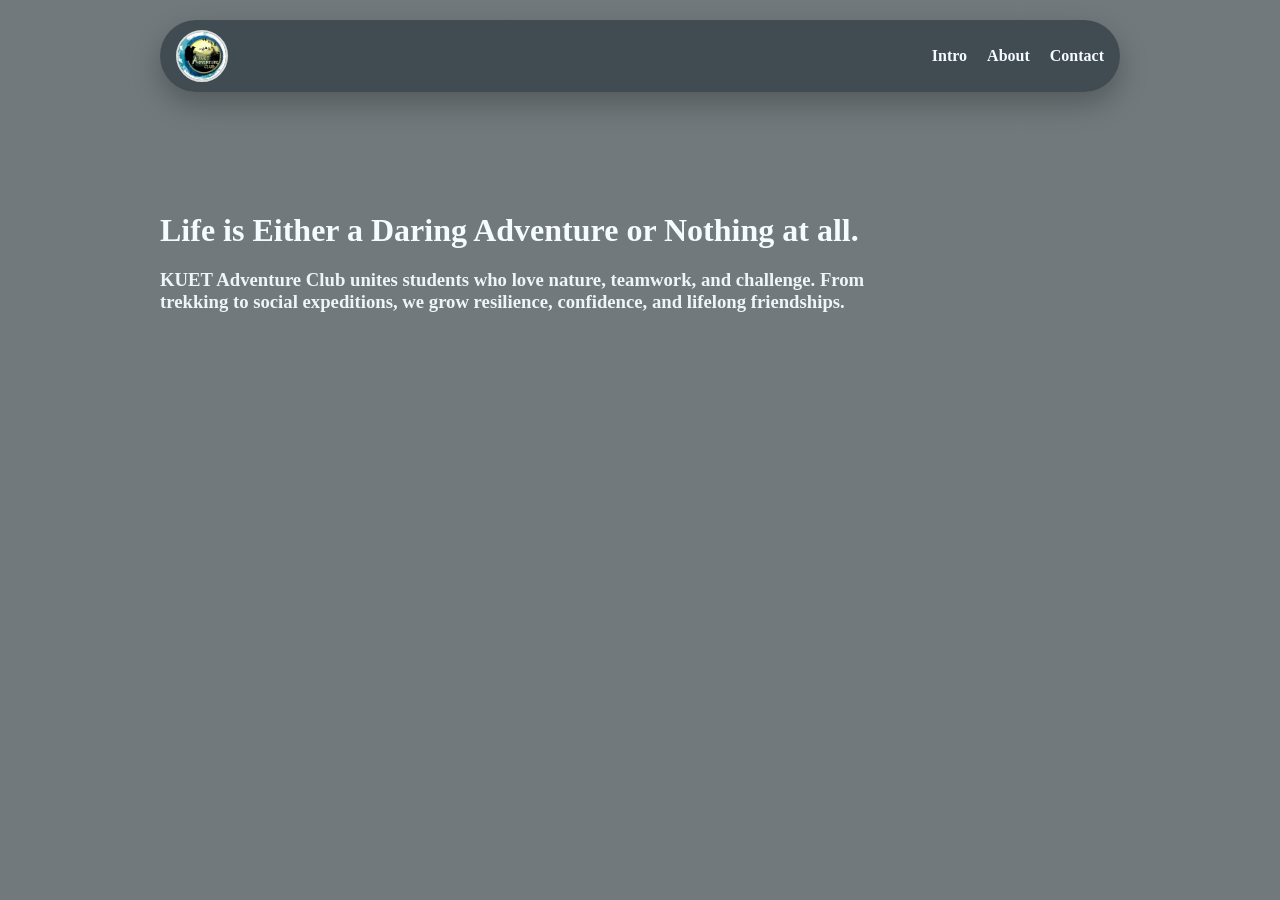
==== index.html @ db622db8 "Added hero text and images and some styling" ====
<!DOCTYPE html>
<html lang="en">
<head>
	<meta charset="utf-8">
	<meta name="viewport" content="width=device-width, initial-scale=1">
	<link rel="stylesheet" type="text/css" href="styles.css">
	<title>KUET Adventure Club</title>
</head>
<body>
	<header class="hero">
		<nav class="nav">
			<div class="nav-container">
				<img src="images/logo.jpg" alt="KUET Adventure Club logo" class="logo">
				<div class="nav-links">
					<a href="#">Intro</a>
					<a href="#">About</a>
					<a href="#">Contact</a>
				</div>
			</div>
		</nav>

		<div class="hero-content">
			<h1 class="title">Life is Either a Daring Adventure or Nothing at all.</h1>
			<h3 class="subtitle">KUET Adventure Club unites students who love nature, teamwork, and challenge. From trekking to social expeditions, we grow resilience, confidence, and lifelong friendships.</h3>
		</div>
	</header>
</body>
</html>
---- styles.css ----
* {
  box-sizing: border-box;
}

body {
  margin: 0;
  background: #f2f5f6;
}

.hero {
  min-height: 100vh;
  background-image: linear-gradient(rgba(7, 19, 24, 0.55), rgba(7, 19, 24, 0.55)), url("./images/mountain.jpg");
  background-size: cover;
  background-position: center;
  padding: 20px 0;
}

.nav {
  display: flex;
  justify-content: center;
  padding: 0 16px;
}

.nav-container {
  width: min(960px, 100%);
  display: flex;
  align-items: center;
  justify-content: space-between;
  gap: 20px;
  padding: 10px 16px;
  border-radius: 999px;
  background: rgba(16, 33, 40, 0.5);
  box-shadow: 0 12px 28px rgba(0, 0, 0, 0.25);
  backdrop-filter: blur(3px);
}

.logo {
  height: 52px;
  width: 52px;
  object-fit: cover;
  border-radius: 50%;
  border: 2px solid rgba(255, 255, 255, 0.8);
}

.nav-links {
  display: flex;
  gap: 20px;
}

.nav-links a {
  color: #f5fbff;
  text-decoration: none;
  font-weight: 600;
}

.hero-content {
  width: min(960px, 92vw);
  margin: 120px auto 0;
}

.title {
  margin: 0;
  color: #f5fbff;
}

.subtitle {
  margin-top: 20px;
  max-width: 760px;
  color: rgba(245, 251, 255, 0.95);
}
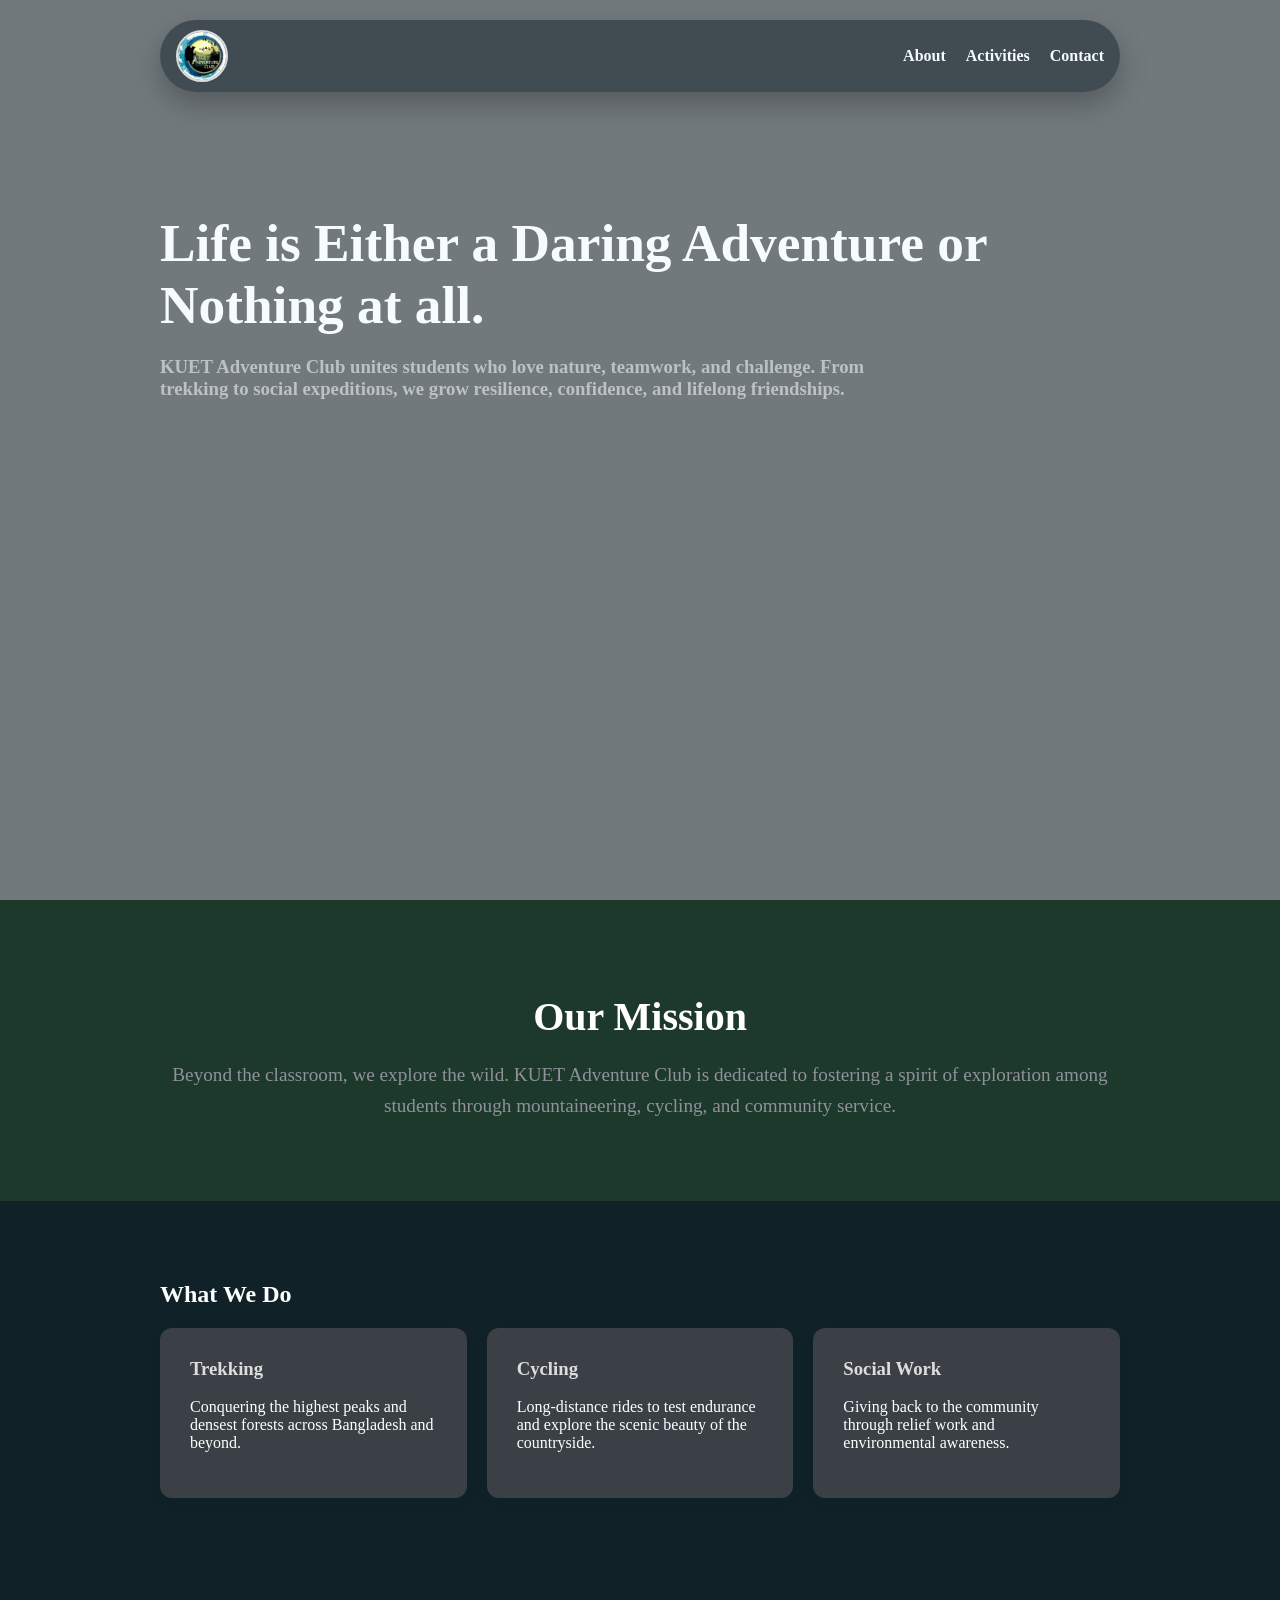
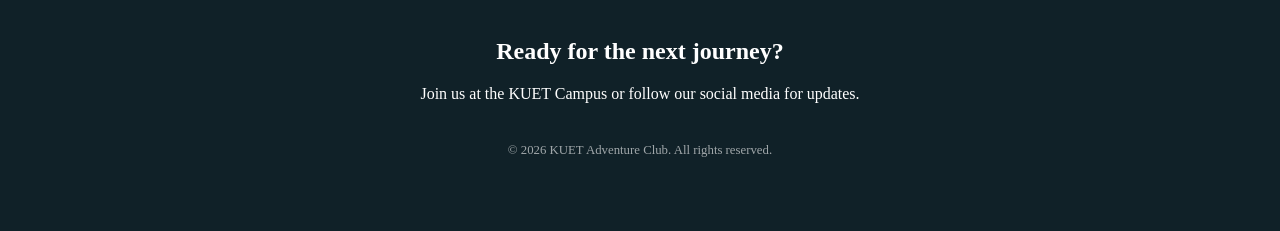
==== commit e893720d: "Added content, footer section" ====
--- a/index.html
+++ b/index.html
@@ -12,9 +12,9 @@
 			<div class="nav-container">
 				<img src="images/logo.jpg" alt="KUET Adventure Club logo" class="logo">
 				<div class="nav-links">
-					<a href="#">Intro</a>
-					<a href="#">About</a>
-					<a href="#">Contact</a>
+					<a href="#about">About</a>
+					<a href="#activities">Activities</a>
+					<a href="#contact">Contact</a>
 				</div>
 			</div>
 		</nav>
@@ -24,5 +24,40 @@
 			<h3 class="subtitle">KUET Adventure Club unites students who love nature, teamwork, and challenge. From trekking to social expeditions, we grow resilience, confidence, and lifelong friendships.</h3>
 		</div>
 	</header>
+
+	<section id="about" class="content-section">
+		<div class="container">
+			<h2>Our Mission</h2>
+			<p>Beyond the classroom, we explore the wild. KUET Adventure Club is dedicated to fostering a spirit of exploration among students through mountaineering, cycling, and community service.</p>
+		</div>
+	</section>
+
+	<section id="activities" class="cards-section">
+		<div class="container">
+			<h2>What We Do</h2>
+			<div class="grid">
+				<div class="card">
+					<h3>Trekking</h3>
+					<p>Conquering the highest peaks and densest forests across Bangladesh and beyond.</p>
+				</div>
+				<div class="card">
+					<h3>Cycling</h3>
+					<p>Long-distance rides to test endurance and explore the scenic beauty of the countryside.</p>
+				</div>
+				<div class="card">
+					<h3>Social Work</h3>
+					<p>Giving back to the community through relief work and environmental awareness.</p>
+				</div>
+			</div>
+		</div>
+	</section>
+
+	<footer id="contact" class="footer">
+		<div class="container">
+			<h2>Ready for the next journey?</h2>
+			<p>Join us at the KUET Campus or follow our social media for updates.</p>
+			<p class="copyright">&copy; 2026 KUET Adventure Club. All rights reserved.</p>
+		</div>
+	</footer>
 </body>
 </html>
--- a/styles.css
+++ b/styles.css
@@ -61,10 +61,72 @@
 .title {
   margin: 0;
   color: #f5fbff;
+  font-size: 40pt;
 }
 
 .subtitle {
   margin-top: 20px;
   max-width: 760px;
-  color: rgba(245, 251, 255, 0.95);
+  color: rgb(192 197 200 / 95%);
+}
+
+.container {
+  width: min(960px, 92vw);
+  margin: 0 auto;
+  padding: 60px 0;
+  color: white;
+}
+
+.content-section {
+  background: #1d392c;
+  color: #bababa;
+  text-align: center;
+}
+
+.content-section h2 {
+  font-size: 2.5rem;
+  margin-bottom: 20px;
+}
+
+.content-section p {
+  line-height: 1.6;
+  font-size: 1.2rem;
+  color: #8f9299;
+}
+
+.cards-section {
+  background: #102128;
+}
+
+.grid {
+  display: flex;
+  flex-wrap: wrap;
+  gap: 20px;
+  justify-content: center;
+}
+
+.card {
+  flex: 1 1 300px; 
+  
+  background: #3b4046;
+  padding: 30px;
+  border-radius: 12px;
+  box-shadow: 0 4px 15px rgba(0,0,0,0.05);
+}
+
+.card h3 {
+  color: #ddd;
+  margin-top: 0;
+}
+
+.footer {
+  background: #102128;
+  color: #f5fbff;
+  text-align: center;
+}
+
+.copyright {
+  margin-top: 40px;
+  font-size: 0.8rem;
+  opacity: 0.6;
 }
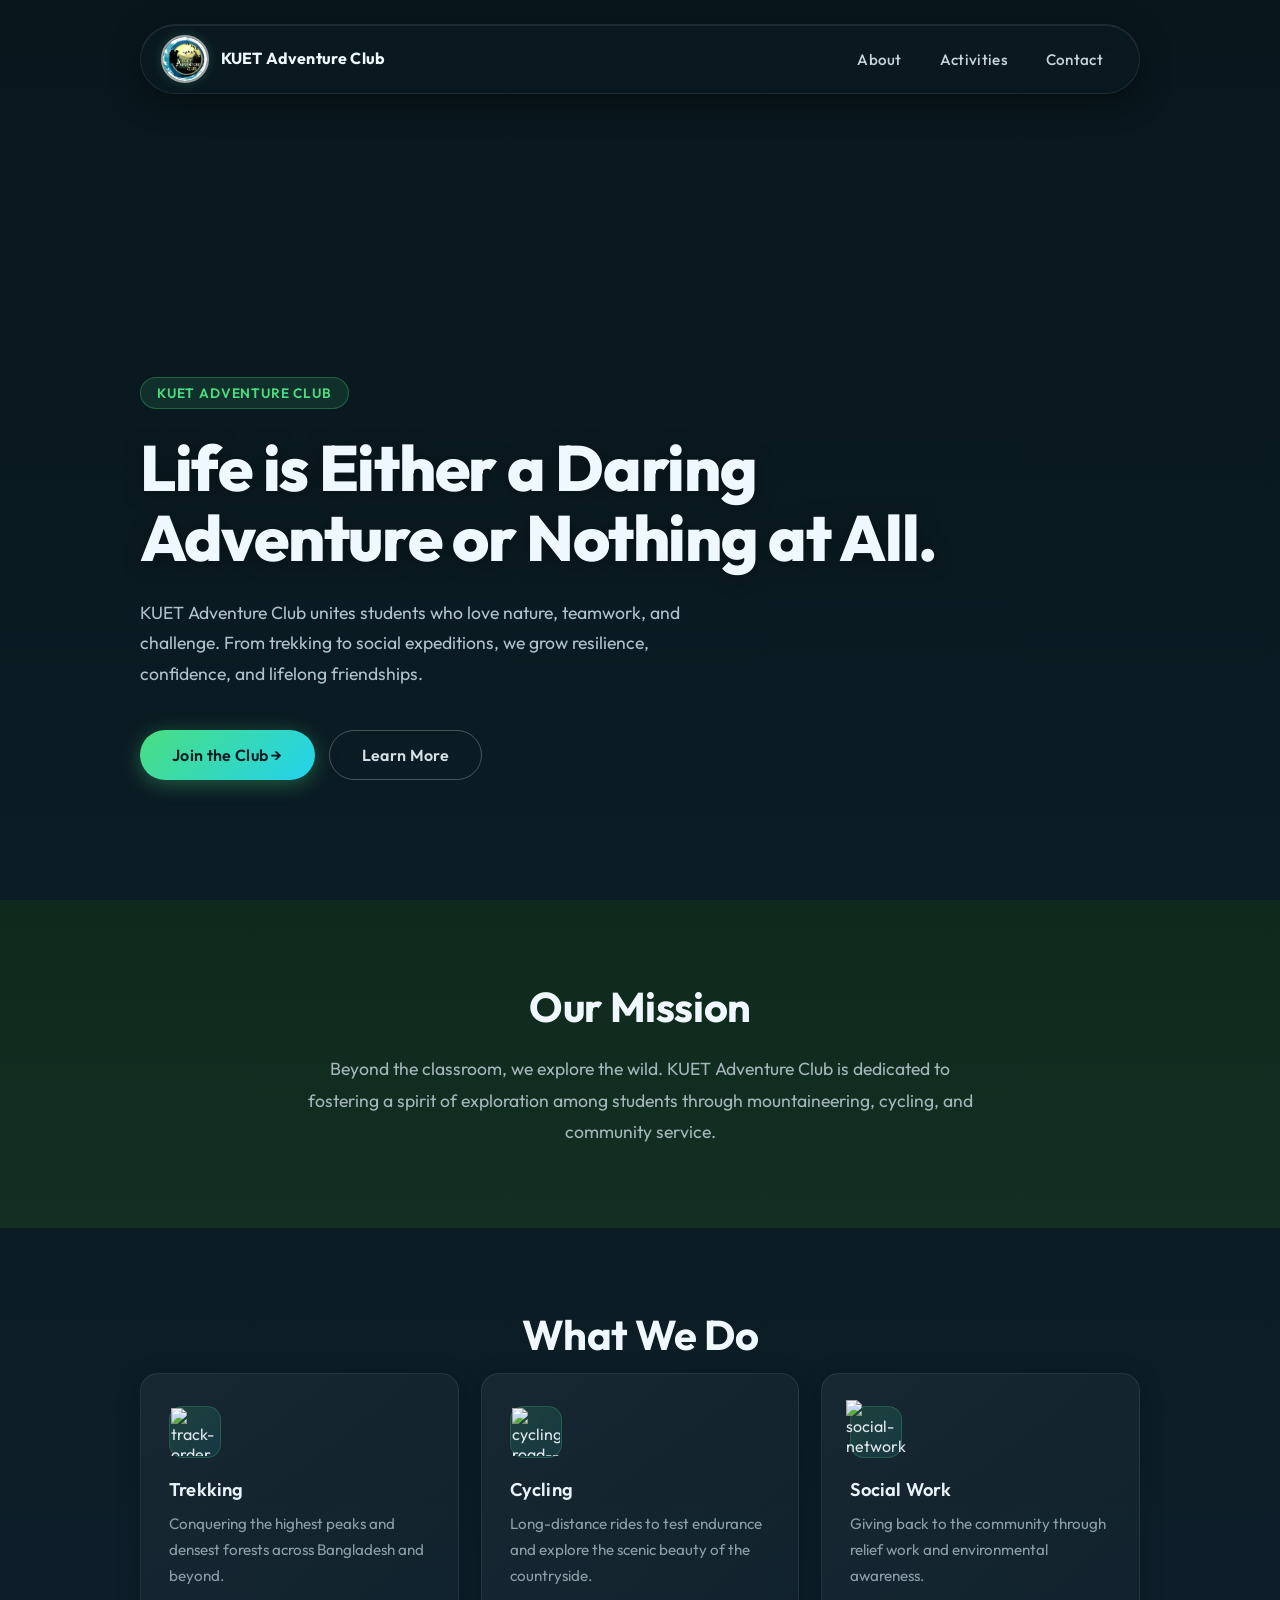
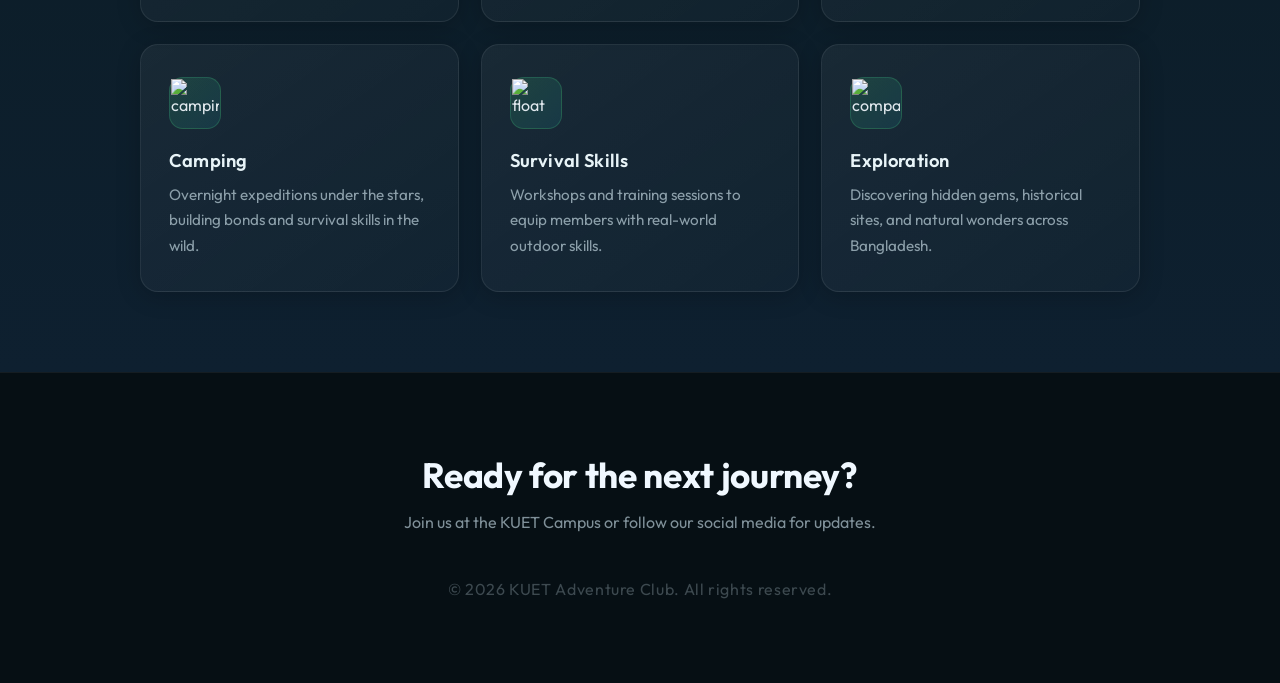
==== commit 4798bcff: "Added Googlefonts, Animation on Scroll, icons and some styles" ====
--- a/index.html
+++ b/index.html
@@ -1,52 +1,108 @@
 <!DOCTYPE html>
 <html lang="en">
+
 <head>
 	<meta charset="utf-8">
 	<meta name="viewport" content="width=device-width, initial-scale=1">
+	<meta name="description"
+		content="KUET Adventure Club — Uniting students who love nature, teamwork, and challenge through trekking, cycling, and exploration.">
+	<link rel="preconnect" href="https://fonts.googleapis.com">
+	<link rel="preconnect" href="https://fonts.gstatic.com" crossorigin>
+	<link href="https://fonts.googleapis.com/css2?family=Outfit:wght@300;400;500;600;700;800&display=swap"
+		rel="stylesheet">
+	<link rel="stylesheet" href="https://unpkg.com/aos@2.3.4/dist/aos.css">
 	<link rel="stylesheet" type="text/css" href="styles.css">
 	<title>KUET Adventure Club</title>
 </head>
+
 <body>
 	<header class="hero">
 		<nav class="nav">
 			<div class="nav-container">
-				<img src="images/logo.jpg" alt="KUET Adventure Club logo" class="logo">
+				<a href="#" class="nav-brand">
+					<img src="images/logo.jpg" alt="KUET Adventure Club logo" class="logo">
+					<div class="nav-title">
+						<span class="nav-title-main">KUET Adventure Club</span>
+					</div>
+				</a>
 				<div class="nav-links">
 					<a href="#about">About</a>
 					<a href="#activities">Activities</a>
 					<a href="#contact">Contact</a>
 				</div>
+				<div class="menu-icon" onclick="toggleMenu()">☰</div>
 			</div>
 		</nav>
 
 		<div class="hero-content">
-			<h1 class="title">Life is Either a Daring Adventure or Nothing at all.</h1>
-			<h3 class="subtitle">KUET Adventure Club unites students who love nature, teamwork, and challenge. From trekking to social expeditions, we grow resilience, confidence, and lifelong friendships.</h3>
+			<div class="hero-badge">KUET Adventure Club</div>
+			<h1 class="title">Life is Either a Daring Adventure or Nothing at All.</h1>
+			<p class="subtitle">KUET Adventure Club unites students who love nature, teamwork, and challenge. From
+				trekking to social expeditions, we grow resilience, confidence, and lifelong friendships.</p>
+			<div class="hero-actions">
+				<a href="#activities" class="btn btn-primary" id="cta-join">Join the Club →</a>
+				<a href="#about" class="btn btn-outline" id="cta-learn">Learn More</a>
+			</div>
 		</div>
 	</header>
 
 	<section id="about" class="content-section">
 		<div class="container">
 			<h2>Our Mission</h2>
-			<p>Beyond the classroom, we explore the wild. KUET Adventure Club is dedicated to fostering a spirit of exploration among students through mountaineering, cycling, and community service.</p>
+			<p>Beyond the classroom, we explore the wild. KUET Adventure Club is dedicated to fostering a spirit of
+				exploration among students through mountaineering, cycling, and community service.</p>
 		</div>
 	</section>
 
 	<section id="activities" class="cards-section">
 		<div class="container">
-			<h2>What We Do</h2>
+			<h2 data-aos="fade-up">What We Do</h2>
 			<div class="grid">
-				<div class="card">
+				<div class="card" data-aos="fade-up" data-aos-delay="0">
+					<div class="card-icon">
+						<img width="48" height="48" src="https://img.icons8.com/color/48/track-order.png"
+							alt="track-order" />
+					</div>
 					<h3>Trekking</h3>
 					<p>Conquering the highest peaks and densest forests across Bangladesh and beyond.</p>
 				</div>
-				<div class="card">
+				<div class="card" data-aos="fade-up" data-aos-delay="100">
+					<div class="card-icon">
+						<img width="48" height="48" src="https://img.icons8.com/color/48/cycling-road--v1.png"
+							alt="cycling-road--v1" />
+					</div>
 					<h3>Cycling</h3>
 					<p>Long-distance rides to test endurance and explore the scenic beauty of the countryside.</p>
 				</div>
-				<div class="card">
+				<div class="card" data-aos="fade-up" data-aos-delay="200">
+					<div class="card-icon">
+						<img width="64" height="64" src="https://img.icons8.com/dusk/64/social-network.png"
+							alt="social-network" />
+					</div>
 					<h3>Social Work</h3>
 					<p>Giving back to the community through relief work and environmental awareness.</p>
+				</div>
+				<div class="card" data-aos="fade-up" data-aos-delay="300">
+					<div class="card-icon">
+						<img width="48" height="48" src="https://img.icons8.com/emoji/48/camping.png" alt="camping" />
+					</div>
+					<h3>Camping</h3>
+					<p>Overnight expeditions under the stars, building bonds and survival skills in the wild.</p>
+				</div>
+				<div class="card" data-aos="fade-up" data-aos-delay="400">
+					<div class="card-icon">
+						<img width="48" height="48" src="https://img.icons8.com/color/48/float.png" alt="float" />
+					</div>
+					<h3>Survival Skills</h3>
+					<p>Workshops and training sessions to equip members with real-world outdoor skills.</p>
+				</div>
+				<div class="card" data-aos="fade-up" data-aos-delay="500">
+					<div class="card-icon">
+						<img width="48" height="48" src="https://img.icons8.com/3d-fluency/94/compass.png"
+							alt="compass" />
+					</div>
+					<h3>Exploration</h3>
+					<p>Discovering hidden gems, historical sites, and natural wonders across Bangladesh.</p>
 				</div>
 			</div>
 		</div>
@@ -59,5 +115,8 @@
 			<p class="copyright">&copy; 2026 KUET Adventure Club. All rights reserved.</p>
 		</div>
 	</footer>
+	<script src="https://unpkg.com/aos@2.3.4/dist/aos.js"></script>
+	<script src="script.js"></script>
 </body>
+
 </html>
--- a/styles.css
+++ b/styles.css
@@ -1,132 +1,466 @@
-* {
+*,
+*::before,
+*::after {
   box-sizing: border-box;
+  margin: 0;
+  padding: 0;
+}
+
+html {
+  scroll-behavior: smooth;
 }
 
 body {
-  margin: 0;
-  background: #f2f5f6;
+  font-family: 'Outfit', sans-serif;
+  background: #0b1c24;
+  color: #e0e8ed;
+  -webkit-font-smoothing: antialiased;
 }
 
 .hero {
   min-height: 100vh;
-  background-image: linear-gradient(rgba(7, 19, 24, 0.55), rgba(7, 19, 24, 0.55)), url("./images/mountain.jpg");
+  background-image:
+    linear-gradient(to bottom, rgba(7, 19, 24, 0.6) 0%, rgba(7, 19, 24, 0.3) 50%, rgba(11, 28, 36, 0.85) 100%),
+    url("./images/mountain.jpg");
   background-size: cover;
   background-position: center;
-  padding: 20px 0;
+  background-attachment: fixed;
+  padding: 24px 0 0;
+  display: flex;
+  flex-direction: column;
 }
 
 .nav {
   display: flex;
   justify-content: center;
-  padding: 0 16px;
+  padding: 0 20px;
+  position: sticky;
+  top: 24px;
+  z-index: 100;
 }
 
 .nav-container {
-  width: min(960px, 100%);
+  width: min(1000px, 100%);
   display: flex;
   align-items: center;
   justify-content: space-between;
   gap: 20px;
-  padding: 10px 16px;
+  padding: 10px 20px;
   border-radius: 999px;
-  background: rgba(16, 33, 40, 0.5);
-  box-shadow: 0 12px 28px rgba(0, 0, 0, 0.25);
-  backdrop-filter: blur(3px);
+  background: rgba(11, 28, 36, 0.55);
+  box-shadow: 0 8px 32px rgba(0, 0, 0, 0.4), inset 0 1px 0 rgba(255, 255, 255, 0.08);
+  backdrop-filter: blur(14px);
+  -webkit-backdrop-filter: blur(14px);
+  border: 1px solid rgba(255, 255, 255, 0.08);
+  transition: background 0.3s ease;
+}
+
+.nav-brand {
+  display: flex;
+  align-items: center;
+  gap: 12px;
+  text-decoration: none;
+  flex-shrink: 0;
 }
 
 .logo {
-  height: 52px;
-  width: 52px;
+  height: 48px;
+  width: 48px;
   object-fit: cover;
   border-radius: 50%;
-  border: 2px solid rgba(255, 255, 255, 0.8);
+  border: 2px solid rgba(255, 255, 255, 0.6);
+  box-shadow: 0 0 12px rgba(100, 210, 150, 0.2);
+  flex-shrink: 0;
+  transition: box-shadow 0.3s ease, transform 0.3s ease;
+}
+
+.nav-brand:hover .logo {
+  box-shadow: 0 0 20px rgba(74, 222, 128, 0.4);
+  transform: scale(1.05);
+}
+
+.nav-title {
+  display: flex;
+  flex-direction: column;
+  line-height: 1.2;
+}
+
+.nav-title-main {
+  font-size: 1rem;
+  font-weight: 700;
+  color: #f0f8ff;
+  letter-spacing: 0.01em;
 }
 
 .nav-links {
   display: flex;
-  gap: 20px;
+  gap: 6px;
+  align-items: center;
 }
 
 .nav-links a {
-  color: #f5fbff;
+  color: rgba(235, 245, 250, 0.85);
   text-decoration: none;
+  font-weight: 500;
+  font-size: 0.95rem;
+  padding: 7px 16px;
+  border-radius: 999px;
+  position: relative;
+  transition: color 0.25s ease, background 0.25s ease;
+  letter-spacing: 0.02em;
+}
+
+.nav-links a:hover {
+  color: #ffffff;
+  background: rgba(255, 255, 255, 0.07);
+}
+
+.menu-icon {
+  display: none;
+  font-size: 22px;
+  cursor: pointer;
+  color: white;
+  padding: 4px 8px;
+  border-radius: 8px;
+  transition: background 0.2s ease;
+  user-select: none;
+}
+
+.menu-icon:hover {
+  background: rgba(255, 255, 255, 0.1);
+}
+
+.hero-content {
+  width: min(1000px, 92vw);
+  margin: auto auto 0;
+  padding: 80px 0 120px;
+  animation: heroFadeIn 1s ease both;
+}
+
+@keyframes heroFadeIn {
+  from {
+    opacity: 0;
+    transform: translateY(28px);
+  }
+
+  to {
+    opacity: 1;
+    transform: translateY(0);
+  }
+}
+
+.hero-badge {
+  display: inline-flex;
+  align-items: center;
+  gap: 8px;
+  background: rgba(74, 222, 128, 0.12);
+  border: 1px solid rgba(74, 222, 128, 0.3);
+  color: #4ade80;
+  font-size: 0.85rem;
   font-weight: 600;
-}
-
-.hero-content {
-  width: min(960px, 92vw);
-  margin: 120px auto 0;
+  letter-spacing: 0.06em;
+  text-transform: uppercase;
+  padding: 6px 16px;
+  border-radius: 999px;
+  margin-bottom: 24px;
 }
 
 .title {
-  margin: 0;
-  color: #f5fbff;
-  font-size: 40pt;
+  color: #f0f8ff;
+  font-size: clamp(2rem, 5.5vw, 4rem);
+  font-weight: 800;
+  line-height: 1.1;
+  letter-spacing: -0.02em;
+  max-width: 820px;
+  margin-bottom: 24px;
+  text-shadow: 0 2px 20px rgba(0, 0, 0, 0.4);
 }
 
 .subtitle {
-  margin-top: 20px;
-  max-width: 760px;
-  color: rgb(192 197 200 / 95%);
+  font-size: 1.1rem;
+  font-weight: 400;
+  line-height: 1.75;
+  color: rgba(200, 218, 228, 0.88);
+  max-width: 600px;
+  margin-bottom: 40px;
+}
+
+.hero-actions {
+  display: flex;
+  gap: 14px;
+  flex-wrap: wrap;
+}
+
+.btn {
+  display: inline-flex;
+  align-items: center;
+  gap: 8px;
+  padding: 14px 32px;
+  border-radius: 999px;
+  font-family: 'Outfit', sans-serif;
+  font-size: 1rem;
+  font-weight: 600;
+  text-decoration: none;
+  cursor: pointer;
+  border: none;
+  transition: all 0.28s cubic-bezier(0.4, 0, 0.2, 1);
+  letter-spacing: 0.02em;
+}
+
+.btn-primary {
+  background: linear-gradient(135deg, #4ade80 0%, #22d3ee 100%);
+  color: #0b1c24;
+  box-shadow: 0 4px 20px rgba(74, 222, 128, 0.35);
+}
+
+.btn-primary:hover {
+  transform: translateY(-3px) scale(1.02);
+  box-shadow: 0 8px 32px rgba(74, 222, 128, 0.5);
+  filter: brightness(1.08);
+}
+
+.btn-primary:active {
+  transform: translateY(-1px) scale(1);
+}
+
+.btn-outline {
+  background: transparent;
+  color: rgba(235, 245, 250, 0.9);
+  border: 1.5px solid rgba(255, 255, 255, 0.25);
+  backdrop-filter: blur(8px);
+}
+
+.btn-outline:hover {
+  background: rgba(255, 255, 255, 0.1);
+  border-color: rgba(255, 255, 255, 0.5);
+  color: #fff;
+  transform: translateY(-3px);
+}
+
+.content-section {
+  background: linear-gradient(180deg, #0f2a1d 0%, #132e22 100%);
+  color: #c0cfd6;
+  text-align: center;
 }
 
 .container {
-  width: min(960px, 92vw);
+  width: min(1000px, 92vw);
   margin: 0 auto;
-  padding: 60px 0;
-  color: white;
-}
-
-.content-section {
-  background: #1d392c;
-  color: #bababa;
+  padding: 80px 0;
+}
+
+.content-section h2 {
+  font-size: clamp(1.8rem, 3.5vw, 2.6rem);
+  font-weight: 700;
+  color: #f0f8ff;
+  margin-bottom: 20px;
+  letter-spacing: -0.01em;
+}
+
+.content-section p {
+  line-height: 1.8;
+  font-size: 1.1rem;
+  color: rgba(192, 207, 214, 0.85);
+  max-width: 680px;
+  margin: 0 auto;
+}
+
+.cards-section {
+  background: linear-gradient(180deg, #0b1c24 0%, #0e2030 100%);
+}
+
+.cards-section .container {
   text-align: center;
 }
 
-.content-section h2 {
-  font-size: 2.5rem;
+.cards-section h2 {
+  font-size: clamp(1.8rem, 3.5vw, 2.6rem);
+  font-weight: 700;
+  color: #f0f8ff;
+  margin-bottom: 12px;
+  letter-spacing: -0.01em;
+}
+
+.section-sub {
+  color: rgba(192, 207, 214, 0.75);
+  font-size: 1rem;
+  margin-bottom: 48px;
+}
+
+.grid {
+  display: grid;
+  grid-template-columns: repeat(auto-fill, minmax(290px, 1fr));
+  gap: 22px;
+  justify-content: center;
+  text-align: left;
+}
+
+/* Card with hover lift effect */
+.card {
+  background: linear-gradient(145deg, rgba(255, 255, 255, 0.05) 0%, rgba(255, 255, 255, 0.02) 100%);
+  border: 1px solid rgba(255, 255, 255, 0.08);
+  padding: 32px 28px;
+  border-radius: 18px;
+  box-shadow: 0 4px 24px rgba(0, 0, 0, 0.2);
+  transition: transform 0.32s cubic-bezier(0.4, 0, 0.2, 1),
+    box-shadow 0.32s cubic-bezier(0.4, 0, 0.2, 1),
+    border-color 0.32s ease;
+  cursor: default;
+  position: relative;
+  overflow: hidden;
+}
+
+/* Subtle glow on card top edge on hover */
+.card::before {
+  content: '';
+  position: absolute;
+  top: 0;
+  left: 0;
+  right: 0;
+  height: 2px;
+  background: linear-gradient(90deg, transparent, #4ade80, transparent);
+  opacity: 0;
+  transition: opacity 0.35s ease;
+}
+
+.card:hover {
+  transform: translateY(-8px);
+  box-shadow: 0 16px 48px rgba(0, 0, 0, 0.4), 0 0 0 1px rgba(74, 222, 128, 0.15);
+  border-color: rgba(74, 222, 128, 0.2);
+}
+
+.card:hover::before {
+  opacity: 1;
+}
+
+/* Card icon */
+.card-icon {
+  width: 52px;
+  height: 52px;
+  background: linear-gradient(135deg, rgba(74, 222, 128, 0.15), rgba(34, 211, 238, 0.1));
+  border: 1px solid rgba(74, 222, 128, 0.2);
+  border-radius: 14px;
+  display: flex;
+  align-items: center;
+  justify-content: center;
   margin-bottom: 20px;
-}
-
-.content-section p {
-  line-height: 1.6;
-  font-size: 1.2rem;
-  color: #8f9299;
-}
-
-.cards-section {
-  background: #102128;
-}
-
-.grid {
-  display: flex;
-  flex-wrap: wrap;
-  gap: 20px;
-  justify-content: center;
-}
-
-.card {
-  flex: 1 1 300px; 
-  
-  background: #3b4046;
-  padding: 30px;
-  border-radius: 12px;
-  box-shadow: 0 4px 15px rgba(0,0,0,0.05);
+  transition: background 0.3s ease, transform 0.3s ease;
+}
+
+.card-icon svg {
+  width: 26px;
+  height: 26px;
+  color: #4ade80;
+  transition: color 0.3s ease;
+}
+
+.card:hover .card-icon {
+  background: linear-gradient(135deg, rgba(74, 222, 128, 0.25), rgba(34, 211, 238, 0.18));
+  transform: scale(1.08) rotate(-3deg);
+}
+
+.card:hover .card-icon svg {
+  color: #6ee7b7;
 }
 
 .card h3 {
-  color: #ddd;
-  margin-top: 0;
+  color: #e8f4f8;
+  font-size: 1.15rem;
+  font-weight: 600;
+  margin-bottom: 10px;
+  letter-spacing: 0.01em;
+}
+
+.card p {
+  color: rgba(180, 200, 210, 0.75);
+  font-size: 0.95rem;
+  line-height: 1.7;
 }
 
 .footer {
-  background: #102128;
-  color: #f5fbff;
+  background: #060f14;
+  color: #f0f8ff;
   text-align: center;
+  border-top: 1px solid rgba(255, 255, 255, 0.06);
+}
+
+.footer h2 {
+  font-size: clamp(1.5rem, 3vw, 2.2rem);
+  font-weight: 700;
+  color: #f0f8ff;
+  margin-bottom: 12px;
+  letter-spacing: -0.01em;
+}
+
+.footer p {
+  color: rgba(180, 200, 210, 0.7);
+  font-size: 1rem;
+  line-height: 1.7;
 }
 
 .copyright {
   margin-top: 40px;
-  font-size: 0.8rem;
-  opacity: 0.6;
+  font-size: 0.82rem;
+  opacity: 0.45;
+  letter-spacing: 0.04em;
+}
+
+/* mobile design */
+
+@media (max-width: 768px) {
+  .nav-container {
+    border-radius: 20px;
+    padding: 12px 16px;
+  }
+
+  .nav-links {
+    display: none;
+    flex-direction: column;
+    position: absolute;
+    top: calc(100% + 12px);
+    left: 20px;
+    right: 20px;
+    background: rgba(11, 28, 36, 0.95);
+    backdrop-filter: blur(16px);
+    border: 1px solid rgba(255, 255, 255, 0.1);
+    border-radius: 16px;
+    padding: 12px;
+    gap: 4px;
+    box-shadow: 0 16px 48px rgba(0, 0, 0, 0.5);
+  }
+
+  .nav-links.active {
+    display: flex;
+  }
+
+  .nav-links a {
+    padding: 12px 16px;
+    border-radius: 10px;
+    font-size: 1rem;
+  }
+
+  .nav-links a::after {
+    display: none;
+  }
+
+  .menu-icon {
+    display: block;
+  }
+
+  .hero-content {
+    padding: 60px 0 80px;
+  }
+
+  .hero-actions {
+    flex-direction: column;
+    align-items: flex-start;
+  }
+
+  .btn {
+    padding: 13px 26px;
+  }
+
+  .grid {
+    grid-template-columns: 1fr;
+  }
 }
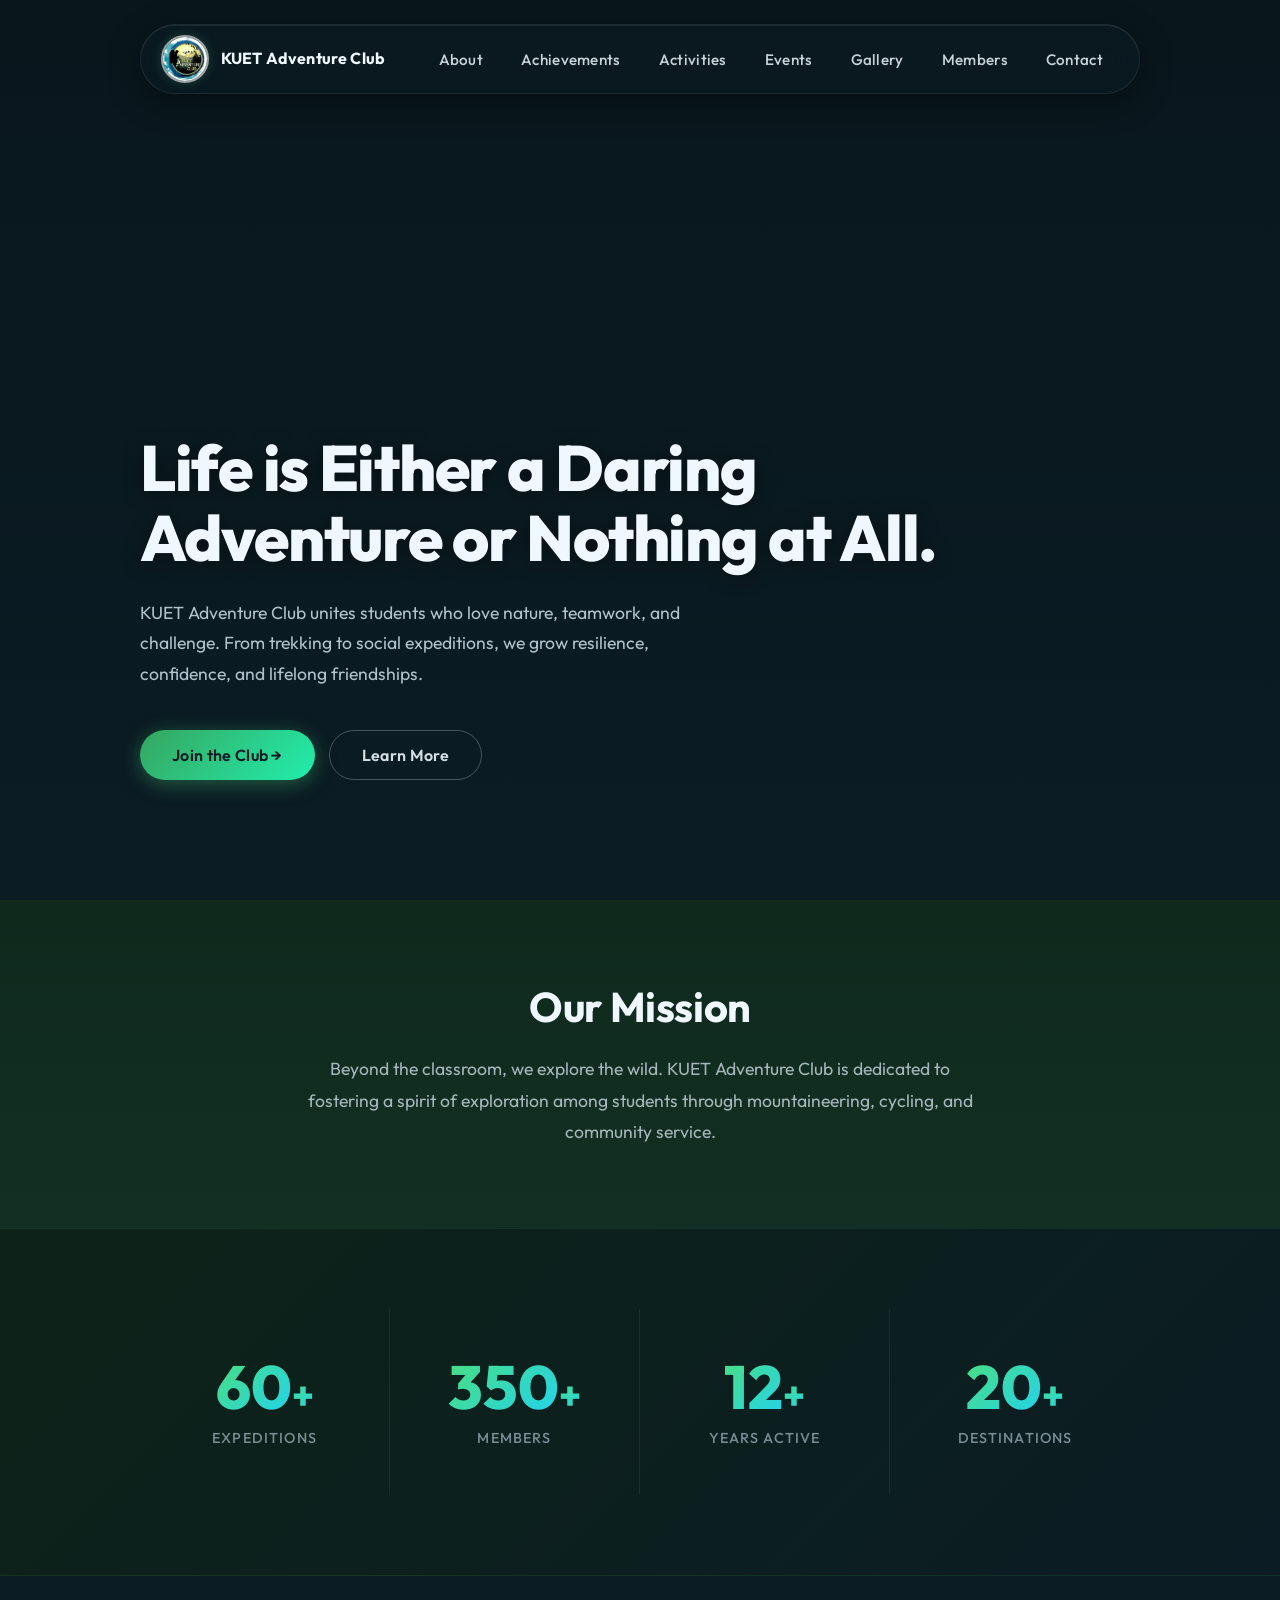
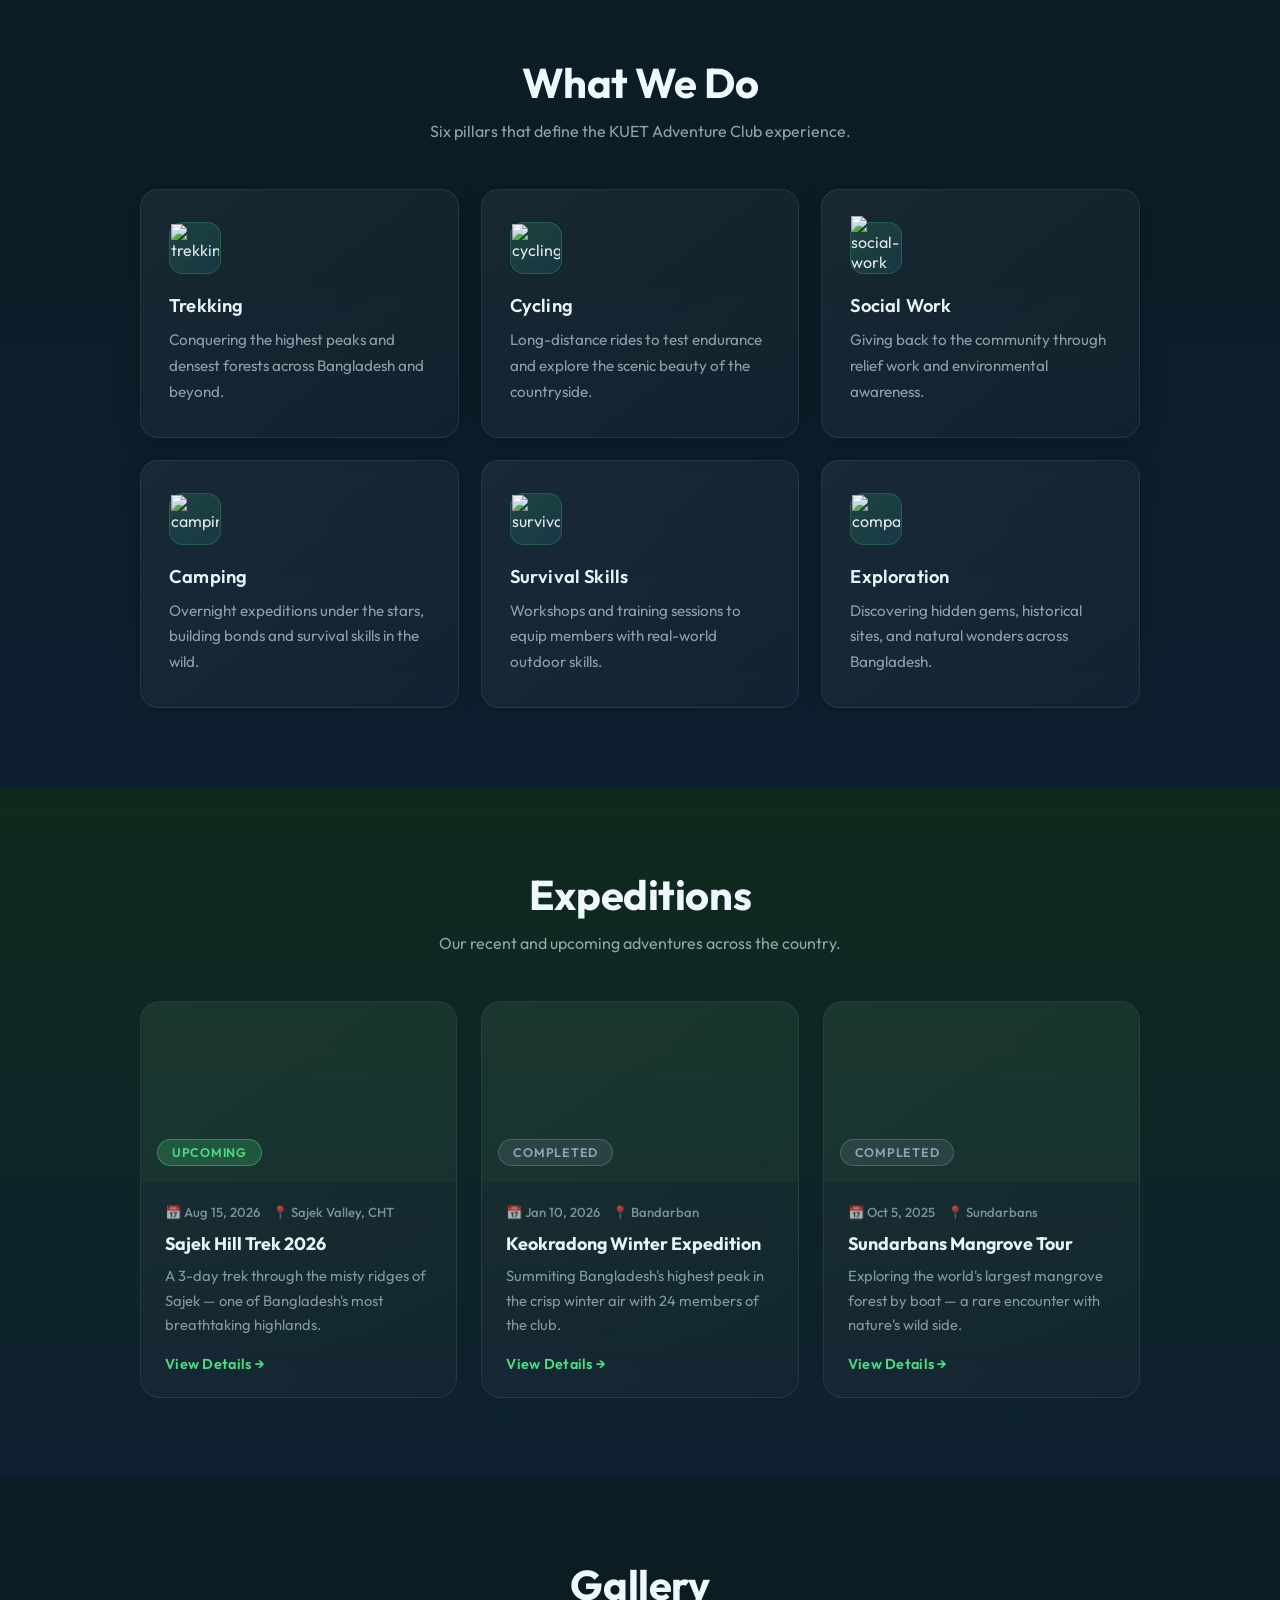
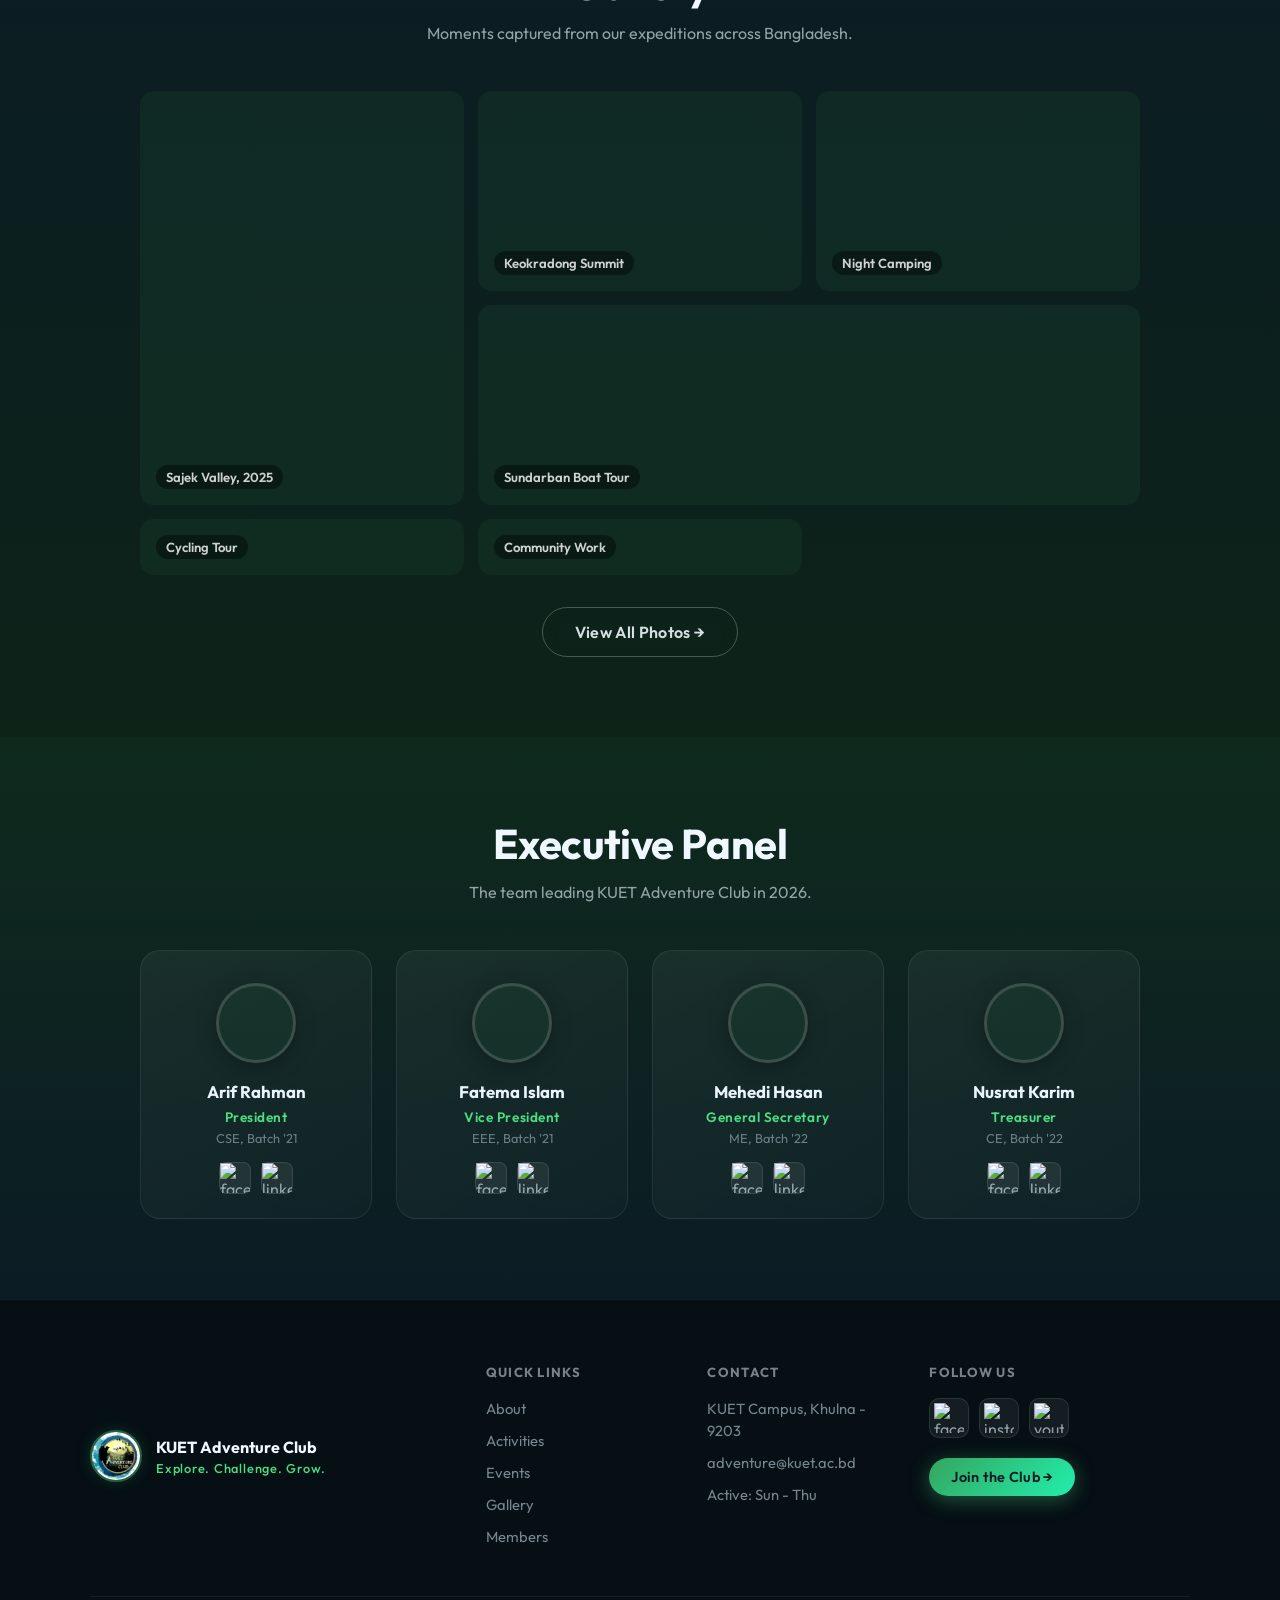
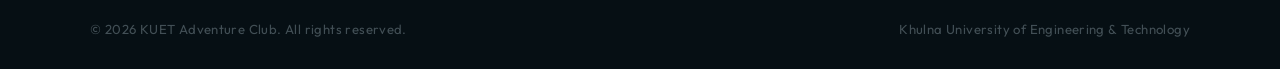
==== commit e2949464: "Added achievements, events, members and galary sections" ====
--- a/index.html
+++ b/index.html
@@ -27,7 +27,11 @@
 				</a>
 				<div class="nav-links">
 					<a href="#about">About</a>
+					<a href="#stats">Achievements</a>
 					<a href="#activities">Activities</a>
+					<a href="#events">Events</a>
+					<a href="#gallery">Gallery</a>
+					<a href="#members">Members</a>
 					<a href="#contact">Contact</a>
 				</div>
 				<div class="menu-icon" onclick="toggleMenu()">☰</div>
@@ -35,7 +39,6 @@
 		</nav>
 
 		<div class="hero-content">
-			<div class="hero-badge">KUET Adventure Club</div>
 			<h1 class="title">Life is Either a Daring Adventure or Nothing at All.</h1>
 			<p class="subtitle">KUET Adventure Club unites students who love nature, teamwork, and challenge. From
 				trekking to social expeditions, we grow resilience, confidence, and lifelong friendships.</p>
@@ -48,20 +51,47 @@
 
 	<section id="about" class="content-section">
 		<div class="container">
-			<h2>Our Mission</h2>
-			<p>Beyond the classroom, we explore the wild. KUET Adventure Club is dedicated to fostering a spirit of
-				exploration among students through mountaineering, cycling, and community service.</p>
+			<h2 data-aos="fade-up">Our Mission</h2>
+			<p data-aos="fade-up" data-aos-delay="80">Beyond the classroom, we explore the wild. KUET Adventure Club is
+				dedicated to fostering a spirit of exploration among students through mountaineering, cycling, and
+				community service.</p>
+		</div>
+	</section>
+
+	<!--  STATS-->
+	<section id="stats" class="stats-section">
+		<div class="container">
+			<div class="stats-grid">
+				<div class="stat-item" data-aos="fade-up" data-aos-delay="0">
+					<span class="stat-number" data-target="60">60</span><span class="stat-suffix">+</span>
+					<span class="stat-label">Expeditions</span>
+				</div>
+				<div class="stat-item" data-aos="fade-up" data-aos-delay="100">
+					<span class="stat-number" data-target="350">350</span><span class="stat-suffix">+</span>
+					<span class="stat-label">Members</span>
+				</div>
+				<div class="stat-item" data-aos="fade-up" data-aos-delay="200">
+					<span class="stat-number" data-target="12">12</span><span class="stat-suffix">+</span>
+					<span class="stat-label">Years Active</span>
+				</div>
+				<div class="stat-item" data-aos="fade-up" data-aos-delay="300">
+					<span class="stat-number" data-target="20">20</span><span class="stat-suffix">+</span>
+					<span class="stat-label">Destinations</span>
+				</div>
+			</div>
 		</div>
 	</section>
 
 	<section id="activities" class="cards-section">
 		<div class="container">
 			<h2 data-aos="fade-up">What We Do</h2>
+			<p class="section-sub" data-aos="fade-up" data-aos-delay="60">Six pillars that define the KUET Adventure
+				Club experience.</p>
 			<div class="grid">
 				<div class="card" data-aos="fade-up" data-aos-delay="0">
 					<div class="card-icon">
 						<img width="48" height="48" src="https://img.icons8.com/color/48/track-order.png"
-							alt="track-order" />
+							alt="trekking" />
 					</div>
 					<h3>Trekking</h3>
 					<p>Conquering the highest peaks and densest forests across Bangladesh and beyond.</p>
@@ -69,7 +99,7 @@
 				<div class="card" data-aos="fade-up" data-aos-delay="100">
 					<div class="card-icon">
 						<img width="48" height="48" src="https://img.icons8.com/color/48/cycling-road--v1.png"
-							alt="cycling-road--v1" />
+							alt="cycling" />
 					</div>
 					<h3>Cycling</h3>
 					<p>Long-distance rides to test endurance and explore the scenic beauty of the countryside.</p>
@@ -77,7 +107,7 @@
 				<div class="card" data-aos="fade-up" data-aos-delay="200">
 					<div class="card-icon">
 						<img width="64" height="64" src="https://img.icons8.com/dusk/64/social-network.png"
-							alt="social-network" />
+							alt="social-work" />
 					</div>
 					<h3>Social Work</h3>
 					<p>Giving back to the community through relief work and environmental awareness.</p>
@@ -91,7 +121,7 @@
 				</div>
 				<div class="card" data-aos="fade-up" data-aos-delay="400">
 					<div class="card-icon">
-						<img width="48" height="48" src="https://img.icons8.com/color/48/float.png" alt="float" />
+						<img width="48" height="48" src="https://img.icons8.com/color/48/float.png" alt="survival" />
 					</div>
 					<h3>Survival Skills</h3>
 					<p>Workshops and training sessions to equip members with real-world outdoor skills.</p>
@@ -108,13 +138,256 @@
 		</div>
 	</section>
 
+	<!--EVENTS-->
+	<section id="events" class="events-section">
+		<div class="container">
+			<h2 data-aos="fade-up">Expeditions</h2>
+			<p class="section-sub" data-aos="fade-up" data-aos-delay="60">Our recent and upcoming adventures across the
+				country.</p>
+			<div class="events-grid">
+				<!-- Upcoming -->
+				<div class="event-card" data-aos="fade-up" data-aos-delay="0">
+					<div class="event-cover event-cover-1">
+						<span class="event-badge event-badge--upcoming">Upcoming</span>
+					</div>
+					<div class="event-body">
+						<div class="event-meta">
+							<span class="event-date">📅 Aug 15, 2026</span>
+							<span class="event-location">📍 Sajek Valley, CHT</span>
+						</div>
+						<h3>Sajek Hill Trek 2026</h3>
+						<p>A 3-day trek through the misty ridges of Sajek — one of Bangladesh's most breathtaking
+							highlands.</p>
+						<a href="#" class="event-link">View Details →</a>
+					</div>
+				</div>
+				<!-- Past -->
+				<div class="event-card" data-aos="fade-up" data-aos-delay="120">
+					<div class="event-cover event-cover-2">
+						<span class="event-badge event-badge--past">Completed</span>
+					</div>
+					<div class="event-body">
+						<div class="event-meta">
+							<span class="event-date">📅 Jan 10, 2026</span>
+							<span class="event-location">📍 Bandarban</span>
+						</div>
+						<h3>Keokradong Winter Expedition</h3>
+						<p>Summiting Bangladesh's highest peak in the crisp winter air with 24 members of the club.</p>
+						<a href="#" class="event-link">View Details →</a>
+					</div>
+				</div>
+				<!-- Past -->
+				<div class="event-card" data-aos="fade-up" data-aos-delay="240">
+					<div class="event-cover event-cover-3">
+						<span class="event-badge event-badge--past">Completed</span>
+					</div>
+					<div class="event-body">
+						<div class="event-meta">
+							<span class="event-date">📅 Oct 5, 2025</span>
+							<span class="event-location">📍 Sundarbans</span>
+						</div>
+						<h3>Sundarbans Mangrove Tour</h3>
+						<p>Exploring the world's largest mangrove forest by boat — a rare encounter with nature's wild
+							side.</p>
+						<a href="#" class="event-link">View Details →</a>
+					</div>
+				</div>
+			</div>
+		</div>
+	</section>
+
+	<!--GALLERY -->
+	<section id="gallery" class="gallery-section">
+		<div class="container">
+			<h2 data-aos="fade-up">Gallery</h2>
+			<p class="section-sub" data-aos="fade-up" data-aos-delay="60">Moments captured from our expeditions across
+				Bangladesh.</p>
+			<div class="gallery-grid">
+				<div class="gallery-item gallery-item--tall" data-aos="fade-up" data-aos-delay="0">
+					<div class="gallery-placeholder gp-1">
+						<span>Sajek Valley, 2025</span>
+					</div>
+				</div>
+				<div class="gallery-item" data-aos="fade-up" data-aos-delay="80">
+					<div class="gallery-placeholder gp-2">
+						<span>Keokradong Summit</span>
+					</div>
+				</div>
+				<div class="gallery-item" data-aos="fade-up" data-aos-delay="160">
+					<div class="gallery-placeholder gp-3">
+						<span>Night Camping</span>
+					</div>
+				</div>
+				<div class="gallery-item gallery-item--wide" data-aos="fade-up" data-aos-delay="80">
+					<div class="gallery-placeholder gp-4">
+						<span>Sundarban Boat Tour</span>
+					</div>
+				</div>
+				<div class="gallery-item" data-aos="fade-up" data-aos-delay="160">
+					<div class="gallery-placeholder gp-5">
+						<span>Cycling Tour</span>
+					</div>
+				</div>
+				<div class="gallery-item" data-aos="fade-up" data-aos-delay="240">
+					<div class="gallery-placeholder gp-6">
+						<span>Community Work</span>
+					</div>
+				</div>
+			</div>
+			<div class="gallery-cta" data-aos="fade-up">
+				<a href="#" class="btn btn-outline">View All Photos →</a>
+			</div>
+		</div>
+	</section>
+
+	<!--MEMBERS-->
+	<section id="members" class="members-section">
+		<div class="container">
+			<h2 data-aos="fade-up">Executive Panel</h2>
+			<p class="section-sub" data-aos="fade-up" data-aos-delay="60">The team leading KUET Adventure Club in 2026.
+			</p>
+			<div class="members-grid">
+				<div class="member-card" data-aos="fade-up" data-aos-delay="0">
+					<div class="member-avatar member-avatar--1">
+					</div>
+					<div class="member-info">
+						<h3>Arif Rahman</h3>
+						<span class="member-role">President</span>
+						<span class="member-dept">CSE, Batch '21</span>
+						<div class="member-socials">
+							<a href="#" aria-label="Facebook" class="social-icon">
+								<img width="30" height="30" src="https://img.icons8.com/color/48/facebook-new.png"
+									alt="facebook-new" />
+							</a>
+							<a href="#" aria-label="LinkedIn" class="social-icon">
+								<img width="30" height="30" src="https://img.icons8.com/color/48/linkedin.png"
+									alt="linkedin" />
+							</a>
+						</div>
+					</div>
+				</div>
+				<div class="member-card" data-aos="fade-up" data-aos-delay="100">
+					<div class="member-avatar member-avatar--2">
+					</div>
+					<div class="member-info">
+						<h3>Fatema Islam</h3>
+						<span class="member-role">Vice President</span>
+						<span class="member-dept">EEE, Batch '21</span>
+						<div class="member-socials">
+							<a href="#" aria-label="Facebook" class="social-icon">
+								<img width="30" height="30" src="https://img.icons8.com/color/48/facebook-new.png"
+									alt="facebook-new" />
+							</a>
+							<a href="#" aria-label="LinkedIn" class="social-icon">
+
+								<img width="30" height="30" src="https://img.icons8.com/color/48/linkedin.png"
+									alt="linkedin" />
+							</a>
+						</div>
+					</div>
+				</div>
+				<div class="member-card" data-aos="fade-up" data-aos-delay="200">
+					<div class="member-avatar member-avatar--3">
+					</div>
+					<div class="member-info">
+						<h3>Mehedi Hasan</h3>
+						<span class="member-role">General Secretary</span>
+						<span class="member-dept">ME, Batch '22</span>
+						<div class="member-socials">
+							<a href="#" aria-label="Facebook" class="social-icon">
+								<img width="30" height="30" src="https://img.icons8.com/color/48/facebook-new.png"
+									alt="facebook-new" />
+							</a>
+							<a href="#" aria-label="LinkedIn" class="social-icon">
+
+								<img width="30" height="30" src="https://img.icons8.com/color/48/linkedin.png"
+									alt="linkedin" />
+							</a>
+						</div>
+					</div>
+				</div>
+				<div class="member-card" data-aos="fade-up" data-aos-delay="300">
+					<div class="member-avatar member-avatar--4">
+					</div>
+					<div class="member-info">
+						<h3>Nusrat Karim</h3>
+						<span class="member-role">Treasurer</span>
+						<span class="member-dept">CE, Batch '22</span>
+						<div class="member-socials">
+							<a href="#" aria-label="Facebook" class="social-icon">
+								<img width="30" height="30" src="https://img.icons8.com/color/48/facebook-new.png"
+									alt="facebook-new" />
+							</a>
+							<a href="#" aria-label="LinkedIn" class="social-icon">
+								<img width="30" height="30" src="https://img.icons8.com/color/48/linkedin.png"
+									alt="linkedin" />
+							</a>
+						</div>
+					</div>
+				</div>
+			</div>
+		</div>
+	</section>
+
+	<!--FOOTER -->
 	<footer id="contact" class="footer">
-		<div class="container">
-			<h2>Ready for the next journey?</h2>
-			<p>Join us at the KUET Campus or follow our social media for updates.</p>
-			<p class="copyright">&copy; 2026 KUET Adventure Club. All rights reserved.</p>
+		<div class="footer-container">
+			<div class="footer-top">
+				<!-- Brand -->
+				<div class="footer-brand">
+					<img src="images/logo.jpg" alt="KUET Adventure Club" class="footer-logo">
+					<div>
+						<div class="footer-brand-name">KUET Adventure Club</div>
+						<div class="footer-brand-tagline">Explore. Challenge. Grow.</div>
+					</div>
+				</div>
+				<!-- Quick Links -->
+				<div class="footer-links-group">
+					<h4>Quick Links</h4>
+					<ul>
+						<li><a href="#about">About</a></li>
+						<li><a href="#activities">Activities</a></li>
+						<li><a href="#events">Events</a></li>
+						<li><a href="#gallery">Gallery</a></li>
+						<li><a href="#members">Members</a></li>
+					</ul>
+				</div>
+				<!-- Contact -->
+				<div class="footer-links-group">
+					<h4>Contact</h4>
+					<ul>
+						<li>KUET Campus, Khulna - 9203</li>
+						<li>adventure@kuet.ac.bd</li>
+						<li>Active: Sun - Thu</li>
+					</ul>
+				</div>
+				<!-- Social -->
+				<div class="footer-links-group">
+					<h4>Follow Us</h4>
+					<div class="footer-socials">
+						<a href="#" aria-label="Facebook" class="footer-social-btn">
+							<img width="30" height="30" src="https://img.icons8.com/color/48/facebook-new.png"
+								alt="facebook-new" />
+						</a>
+						<a href="#" aria-label="Instagram" class="footer-social-btn">
+							<img width="30" height="30" src="https://img.icons8.com/color/48/instagram-new--v1.png"
+								alt="instagram-new--v1" />
+						</a>
+						<a href="#" aria-label="YouTube" class="footer-social-btn">
+							<img width="30" height="30" src="https://img.icons8.com/color/48/youtube-play.png"
+								alt="youtube-play" />
+						</a>
+					</div>
+					<a href="login.html" class="btn btn-primary footer-join-btn">Join the Club →</a>
+				</div>
+			</div>
+			<div class="footer-bottom">
+				<p class="copyright">© 2026 KUET Adventure Club. All rights reserved.</p>
+				<p class="copyright">Khulna University of Engineering &amp; Technology</p>
+			</div>
 		</div>
 	</footer>
+
 	<script src="https://unpkg.com/aos@2.3.4/dist/aos.js"></script>
 	<script src="script.js"></script>
 </body>
--- a/styles.css
+++ b/styles.css
@@ -147,22 +147,6 @@
     opacity: 1;
     transform: translateY(0);
   }
-}
-
-.hero-badge {
-  display: inline-flex;
-  align-items: center;
-  gap: 8px;
-  background: rgba(74, 222, 128, 0.12);
-  border: 1px solid rgba(74, 222, 128, 0.3);
-  color: #4ade80;
-  font-size: 0.85rem;
-  font-weight: 600;
-  letter-spacing: 0.06em;
-  text-transform: uppercase;
-  padding: 6px 16px;
-  border-radius: 999px;
-  margin-bottom: 24px;
 }
 
 .title {
@@ -208,7 +192,7 @@
 }
 
 .btn-primary {
-  background: linear-gradient(135deg, #4ade80 0%, #22d3ee 100%);
+  background: linear-gradient(135deg, #35a55e 0%, #22eead 100%);
   color: #0b1c24;
   box-shadow: 0 4px 20px rgba(74, 222, 128, 0.35);
 }
@@ -377,32 +361,553 @@
   line-height: 1.7;
 }
 
-.footer {
-  background: #060f14;
-  color: #f0f8ff;
+.stats-section {
+  background: linear-gradient(135deg, #0d2318 0%, #0b1c24 100%);
+  border-top: 1px solid rgba(74, 222, 128, 0.1);
+  border-bottom: 1px solid rgba(74, 222, 128, 0.1);
+}
+
+.stats-grid {
+  display: grid;
+  grid-template-columns: repeat(4, 1fr);
+  gap: 0;
+}
+
+.stat-item {
   text-align: center;
-  border-top: 1px solid rgba(255, 255, 255, 0.06);
-}
-
-.footer h2 {
-  font-size: clamp(1.5rem, 3vw, 2.2rem);
+  padding: 48px 20px;
+  border-right: 1px solid rgba(255, 255, 255, 0.06);
+  position: relative;
+}
+
+.stat-item:last-child {
+  border-right: none;
+}
+
+.stat-number {
+  display: inline-block;
+  font-size: clamp(2.4rem, 5vw, 3.8rem);
+  font-weight: 800;
+  background: linear-gradient(135deg, #4ade80, #22d3ee);
+  -webkit-background-clip: text;
+  -webkit-text-fill-color: transparent;
+  background-clip: text;
+  line-height: 1;
+}
+
+.stat-suffix {
+  font-size: clamp(1.6rem, 3vw, 2.6rem);
+  font-weight: 800;
+  background: linear-gradient(135deg, #4ade80, #22d3ee);
+  -webkit-background-clip: text;
+  -webkit-text-fill-color: transparent;
+  background-clip: text;
+}
+
+.stat-label {
+  display: block;
+  margin-top: 10px;
+  font-size: 0.9rem;
+  font-weight: 500;
+  color: rgba(180, 200, 210, 0.65);
+  letter-spacing: 0.08em;
+  text-transform: uppercase;
+}
+
+.events-section {
+  background: linear-gradient(180deg, #0f2a1d 0%, #0e2030 100%);
+}
+
+.events-section .container {
+  text-align: center;
+}
+
+.events-section h2 {
+  font-size: clamp(1.8rem, 3.5vw, 2.6rem);
   font-weight: 700;
   color: #f0f8ff;
   margin-bottom: 12px;
   letter-spacing: -0.01em;
 }
 
-.footer p {
+.events-grid {
+  display: grid;
+  grid-template-columns: repeat(auto-fill, minmax(300px, 1fr));
+  gap: 24px;
+  text-align: left;
+  margin-top: 48px;
+}
+
+.event-card {
+  background: linear-gradient(145deg, rgba(255, 255, 255, 0.05), rgba(255, 255, 255, 0.02));
+  border: 1px solid rgba(255, 255, 255, 0.08);
+  border-radius: 20px;
+  overflow: hidden;
+  transition: transform 0.32s cubic-bezier(0.4, 0, 0.2, 1),
+    box-shadow 0.32s cubic-bezier(0.4, 0, 0.2, 1);
+}
+
+.event-card:hover {
+  transform: translateY(-6px);
+  box-shadow: 0 20px 50px rgba(0, 0, 0, 0.45);
+}
+
+.event-cover {
+  height: 180px;
+  position: relative;
+  display: flex;
+  align-items: flex-end;
+  padding: 16px;
+}
+
+.event-cover-1 {
+  background: #1b433250;
+}
+
+.event-cover-2 {
+  background: #1b433250;
+}
+
+.event-cover-3 {
+  background: #1b433250;
+}
+
+.event-badge {
+  display: inline-block;
+  padding: 5px 14px;
+  border-radius: 999px;
+  font-size: 0.78rem;
+  font-weight: 600;
+  letter-spacing: 0.06em;
+  text-transform: uppercase;
+}
+
+.event-badge--upcoming {
+  background: rgba(74, 222, 128, 0.2);
+  border: 1px solid rgba(74, 222, 128, 0.4);
+  color: #4ade80;
+}
+
+.event-badge--past {
+  background: rgba(148, 163, 184, 0.15);
+  border: 1px solid rgba(148, 163, 184, 0.3);
+  color: #94a3b8;
+}
+
+.event-body {
+  padding: 22px 24px 24px;
+}
+
+.event-meta {
+  display: flex;
+  flex-wrap: wrap;
+  gap: 12px;
+  margin-bottom: 12px;
+}
+
+.event-date,
+.event-location {
+  font-size: 0.82rem;
+  color: rgba(180, 200, 210, 0.65);
+  font-weight: 500;
+}
+
+.event-body h3 {
+  color: #e8f4f8;
+  font-size: 1.12rem;
+  font-weight: 700;
+  margin-bottom: 8px;
+  line-height: 1.35;
+}
+
+.event-body p {
   color: rgba(180, 200, 210, 0.7);
+  font-size: 0.92rem;
+  line-height: 1.65;
+  margin-bottom: 16px;
+}
+
+.event-link {
+  color: #4ade80;
+  text-decoration: none;
+  font-size: 0.9rem;
+  font-weight: 600;
+  letter-spacing: 0.02em;
+  transition: color 0.2s ease, gap 0.2s ease;
+  display: inline-flex;
+  align-items: center;
+  gap: 4px;
+}
+
+.event-link:hover {
+  color: #6ee7b7;
+}
+
+.gallery-section {
+  background: linear-gradient(180deg, #0b1c24 0%, #0d2318 100%);
+}
+
+.gallery-section .container {
+  text-align: center;
+}
+
+.gallery-section h2 {
+  font-size: clamp(1.8rem, 3.5vw, 2.6rem);
+  font-weight: 700;
+  color: #f0f8ff;
+  margin-bottom: 12px;
+  letter-spacing: -0.01em;
+}
+
+.gallery-grid {
+  display: grid;
+  grid-template-columns: repeat(3, 1fr);
+  grid-template-rows: 200px 200px;
+  gap: 14px;
+  margin-top: 48px;
+  margin-bottom: 32px;
+}
+
+.gallery-item {
+  border-radius: 14px;
+  overflow: hidden;
+}
+
+.gallery-item--tall {
+  grid-row: span 2;
+}
+
+.gallery-item--wide {
+  grid-column: span 2;
+}
+
+.gallery-placeholder {
+  width: 100%;
+  height: 100%;
+  display: flex;
+  align-items: flex-end;
+  padding: 16px;
+  transition: transform 0.4s ease;
+  cursor: pointer;
+}
+
+.gallery-item:hover .gallery-placeholder {
+  transform: scale(1.04);
+}
+
+.gallery-placeholder span {
+  font-size: 0.82rem;
+  font-weight: 600;
+  color: rgba(255, 255, 255, 0.8);
+  background: rgba(0, 0, 0, 0.4);
+  padding: 4px 10px;
+  border-radius: 999px;
+  backdrop-filter: blur(4px);
+}
+
+.gp-1 {
+  background: #1b433250;
+}
+
+.gp-2 {
+  background: #1b433250;
+}
+
+.gp-3 {
+  background: #1b433250;
+}
+
+.gp-4 {
+  background: #1b433250;
+}
+
+.gp-5 {
+  background: #1b433250;
+}
+
+.gp-6 {
+  background: #1b433250;
+}
+
+.gallery-cta {
+  margin-top: 8px;
+}
+
+
+.members-section {
+  background: linear-gradient(180deg, #0f2a1d 0%, #0b1c24 100%);
+}
+
+.members-section .container {
+  text-align: center;
+}
+
+.members-section h2 {
+  font-size: clamp(1.8rem, 3.5vw, 2.6rem);
+  font-weight: 700;
+  color: #f0f8ff;
+  margin-bottom: 12px;
+  letter-spacing: -0.01em;
+}
+
+.members-grid {
+  display: grid;
+  grid-template-columns: repeat(auto-fill, minmax(220px, 1fr));
+  gap: 24px;
+  margin-top: 48px;
+}
+
+.member-card {
+  background: linear-gradient(145deg, rgba(255, 255, 255, 0.05), rgba(255, 255, 255, 0.02));
+  border: 1px solid rgba(255, 255, 255, 0.08);
+  border-radius: 20px;
+  padding: 32px 24px 24px;
+  text-align: center;
+  transition: transform 0.32s cubic-bezier(0.4, 0, 0.2, 1),
+    box-shadow 0.32s cubic-bezier(0.4, 0, 0.2, 1),
+    border-color 0.32s ease;
+  position: relative;
+  overflow: hidden;
+}
+
+.member-card::before {
+  content: '';
+  position: absolute;
+  top: 0;
+  left: 0;
+  right: 0;
+  height: 2px;
+  background: linear-gradient(90deg, transparent, #4ade80, transparent);
+  opacity: 0;
+  transition: opacity 0.35s ease;
+}
+
+.member-card:hover {
+  transform: translateY(-6px);
+  box-shadow: 0 16px 48px rgba(0, 0, 0, 0.4), 0 0 0 1px rgba(74, 222, 128, 0.15);
+  border-color: rgba(74, 222, 128, 0.2);
+}
+
+.member-card:hover::before {
+  opacity: 1;
+}
+
+.member-avatar {
+  width: 80px;
+  height: 80px;
+  border-radius: 50%;
+  margin: 0 auto 18px;
+  display: flex;
+  align-items: center;
+  justify-content: center;
+  font-size: 1.4rem;
+  font-weight: 700;
+  color: #0b1c24;
+  border: 3px solid rgba(255, 255, 255, 0.15);
+  box-shadow: 0 4px 20px rgba(0, 0, 0, 0.3);
+  transition: transform 0.3s ease, box-shadow 0.3s ease;
+}
+
+.member-card:hover .member-avatar {
+  transform: scale(1.06);
+  box-shadow: 0 8px 28px rgba(74, 222, 128, 0.25);
+}
+
+.member-avatar--1 {
+  background: #1b433250;
+}
+
+.member-avatar--2 {
+  background: #1b433250;
+}
+
+.member-avatar--3 {
+  background: #1b433250;
+}
+
+.member-avatar--4 {
+  background: #1b433250;
+}
+
+.member-info h3 {
+  color: #e8f4f8;
+  font-size: 1.05rem;
+  font-weight: 700;
+  margin-bottom: 6px;
+}
+
+.member-role {
+  display: block;
+  font-size: 0.85rem;
+  font-weight: 600;
+  color: #4ade80;
+  letter-spacing: 0.04em;
+  margin-bottom: 4px;
+}
+
+.member-dept {
+  display: block;
+  font-size: 0.8rem;
+  color: rgba(180, 200, 210, 0.55);
+  margin-bottom: 16px;
+}
+
+.member-socials {
+  display: flex;
+  gap: 10px;
+  justify-content: center;
+}
+
+.social-icon {
+  width: 32px;
+  height: 32px;
+  border-radius: 8px;
+  background: rgba(255, 255, 255, 0.07);
+  border: 1px solid rgba(255, 255, 255, 0.1);
+  display: flex;
+  align-items: center;
+  justify-content: center;
+  color: rgba(200, 218, 228, 0.7);
+  transition: background 0.25s ease, color 0.25s ease, transform 0.25s ease;
+  text-decoration: none;
+}
+
+.social-icon svg {
+  width: 14px;
+  height: 14px;
+}
+
+.social-icon:hover {
+  background: rgba(74, 222, 128, 0.15);
+  color: #4ade80;
+  border-color: rgba(74, 222, 128, 0.3);
+  transform: translateY(-2px);
+}
+
+.footer {
+  background: #060f14;
+  color: #f0f8ff;
+  border-top: 1px solid rgba(255, 255, 255, 0.06);
+}
+
+.footer-container {
+  width: min(1100px, 92vw);
+  margin: 0 auto;
+  padding: 64px 0 32px;
+}
+
+.footer-top {
+  display: grid;
+  grid-template-columns: 2fr 1fr 1fr 1.5fr;
+  gap: 48px;
+  padding-bottom: 48px;
+  border-bottom: 1px solid rgba(255, 255, 255, 0.07);
+}
+
+.footer-brand {
+  display: flex;
+  align-items: center;
+  gap: 14px;
+}
+
+.footer-logo {
+  width: 52px;
+  height: 52px;
+  border-radius: 50%;
+  object-fit: cover;
+  border: 2px solid rgba(74, 222, 128, 0.4);
+  box-shadow: 0 0 16px rgba(74, 222, 128, 0.15);
+  flex-shrink: 0;
+}
+
+.footer-brand-name {
   font-size: 1rem;
-  line-height: 1.7;
+  font-weight: 700;
+  color: #f0f8ff;
+  line-height: 1.3;
+}
+
+.footer-brand-tagline {
+  font-size: 0.8rem;
+  color: #4ade80;
+  font-weight: 500;
+  letter-spacing: 0.06em;
+  margin-top: 2px;
+}
+
+.footer-links-group h4 {
+  font-size: 0.82rem;
+  font-weight: 700;
+  color: rgba(235, 245, 250, 0.5);
+  letter-spacing: 0.1em;
+  text-transform: uppercase;
+  margin-bottom: 18px;
+}
+
+.footer-links-group ul {
+  list-style: none;
+  display: flex;
+  flex-direction: column;
+  gap: 10px;
+}
+
+.footer-links-group ul li,
+.footer-links-group ul li a {
+  font-size: 0.92rem;
+  color: rgba(180, 200, 210, 0.65);
+  text-decoration: none;
+  transition: color 0.2s ease;
+  line-height: 1.5;
+}
+
+.footer-links-group ul li a:hover {
+  color: #4ade80;
+}
+
+.footer-socials {
+  display: flex;
+  gap: 10px;
+  margin-bottom: 20px;
+}
+
+.footer-social-btn {
+  width: 40px;
+  height: 40px;
+  border-radius: 10px;
+  background: rgba(255, 255, 255, 0.06);
+  border: 1px solid rgba(255, 255, 255, 0.1);
+  display: flex;
+  align-items: center;
+  justify-content: center;
+  color: rgba(200, 218, 228, 0.7);
+  text-decoration: none;
+  transition: background 0.25s ease, color 0.25s ease, transform 0.25s ease;
+}
+
+.footer-social-btn:hover {
+  background: rgba(74, 222, 128, 0.15);
+  color: #4ade80;
+  border-color: rgba(74, 222, 128, 0.3);
+  transform: translateY(-3px);
+}
+
+.footer-join-btn {
+  padding: 10px 22px;
+  font-size: 0.9rem;
+}
+
+.footer-bottom {
+  padding-top: 24px;
+  display: flex;
+  justify-content: space-between;
+  flex-wrap: wrap;
+  gap: 8px;
 }
 
 .copyright {
-  margin-top: 40px;
   font-size: 0.82rem;
-  opacity: 0.45;
-  letter-spacing: 0.04em;
+  color: rgba(180, 200, 210, 0.35);
+  letter-spacing: 0.03em;
 }
 
 /* mobile design */
@@ -463,4 +968,52 @@
   .grid {
     grid-template-columns: 1fr;
   }
+
+  .stats-grid {
+    grid-template-columns: repeat(2, 1fr);
+  }
+
+  .stat-item {
+    border-right: none;
+    border-bottom: 1px solid rgba(255, 255, 255, 0.06);
+    padding: 32px 16px;
+  }
+
+  .stat-item:nth-child(odd) {
+    border-right: 1px solid rgba(255, 255, 255, 0.06);
+  }
+
+  .stat-item:nth-last-child(-n+2) {
+    border-bottom: none;
+  }
+
+  .events-grid {
+    grid-template-columns: 1fr;
+  }
+
+  .gallery-grid {
+    grid-template-columns: repeat(2, 1fr);
+    grid-template-rows: auto;
+  }
+
+  .gallery-item--tall,
+  .gallery-item--wide {
+    grid-row: span 1;
+    grid-column: span 1;
+  }
+
+  .members-grid {
+    grid-template-columns: repeat(2, 1fr);
+  }
+
+  .footer-top {
+    grid-template-columns: 1fr;
+    gap: 32px;
+  }
+
+  .footer-bottom {
+    flex-direction: column;
+    align-items: center;
+    text-align: center;
+  }
 }
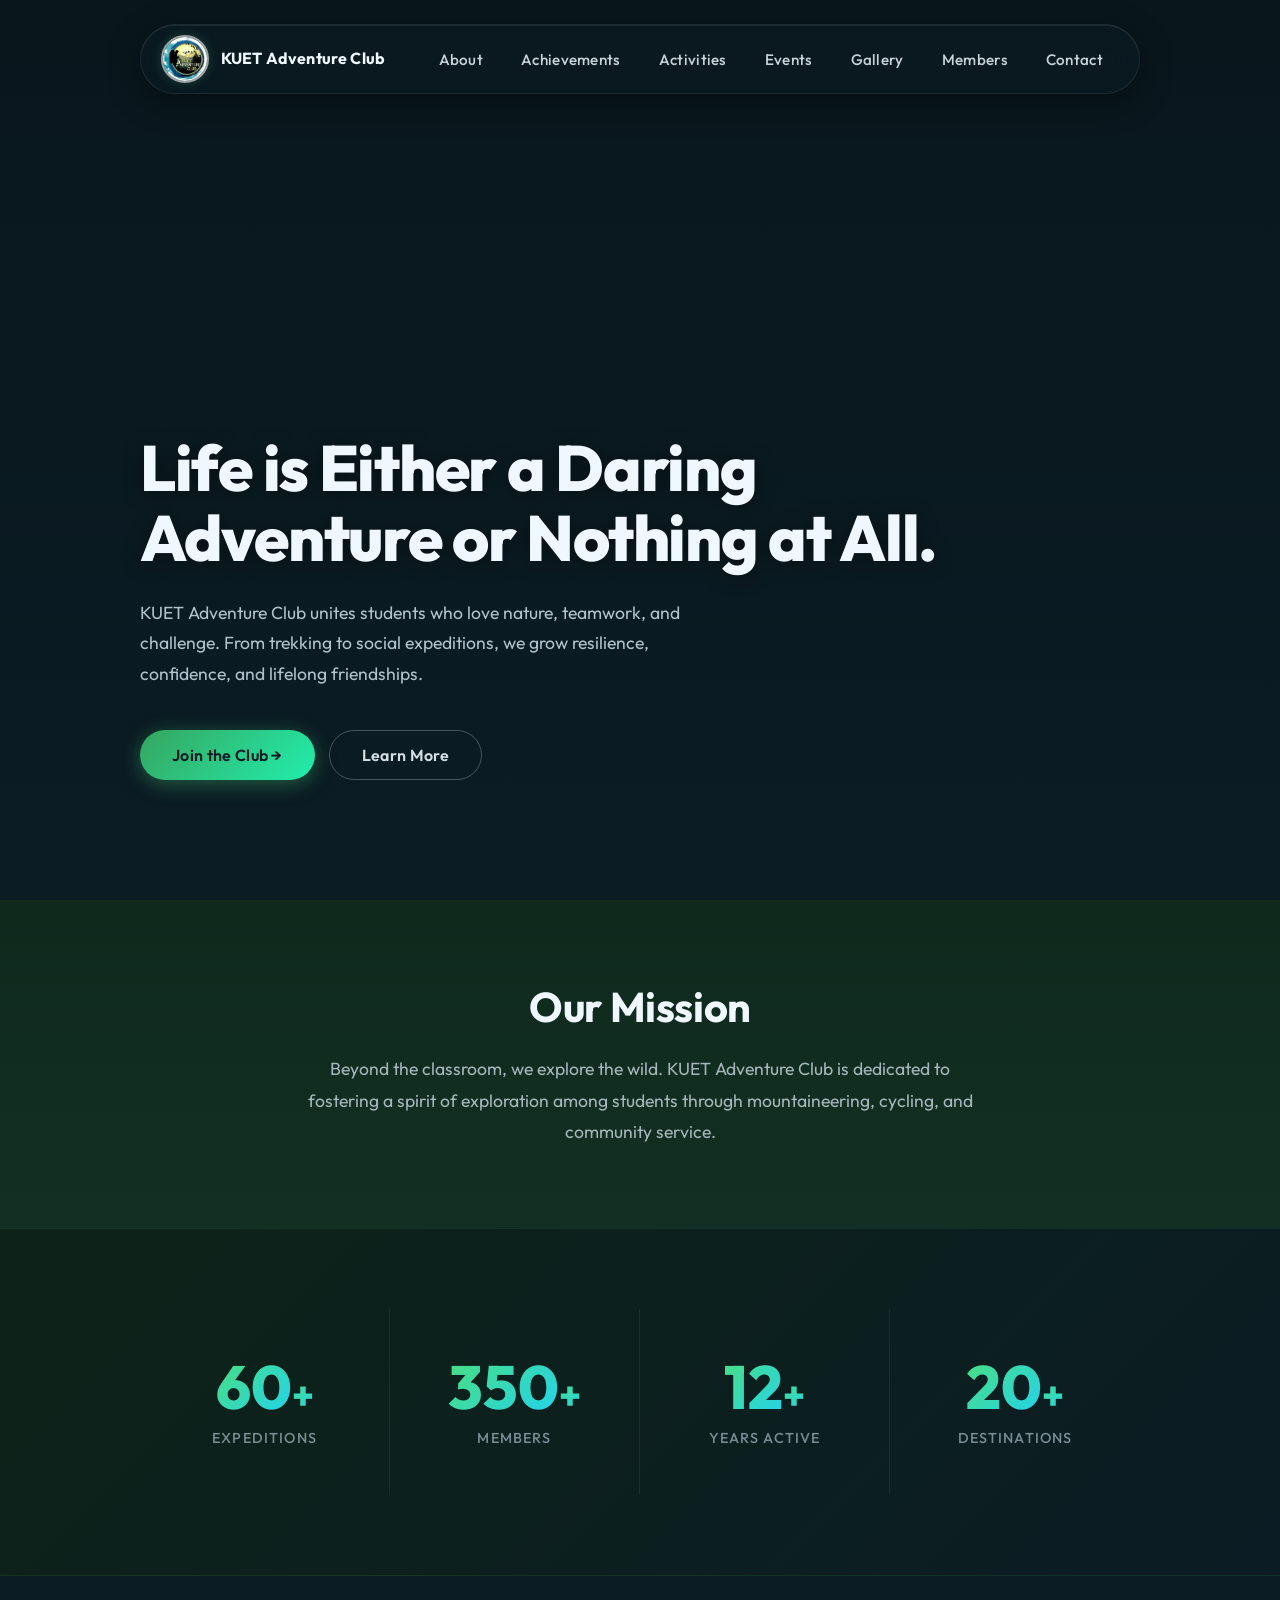
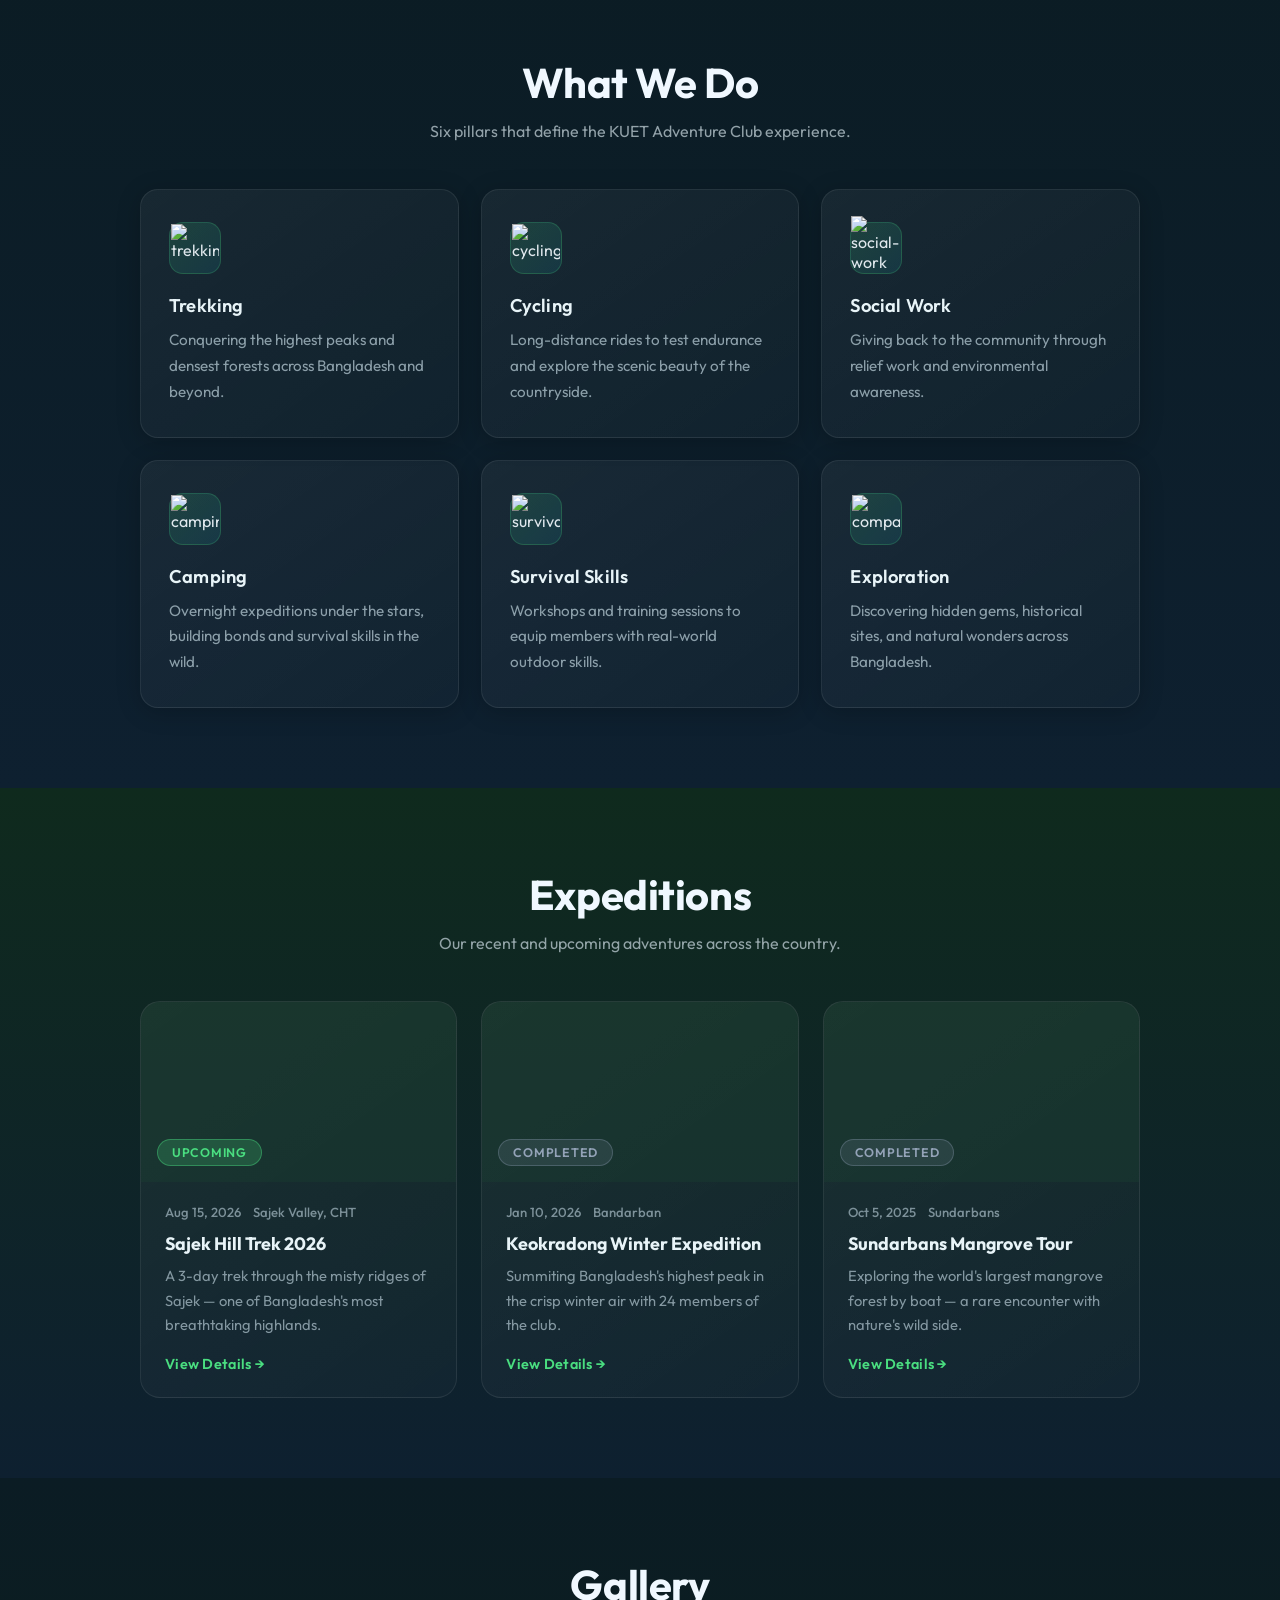
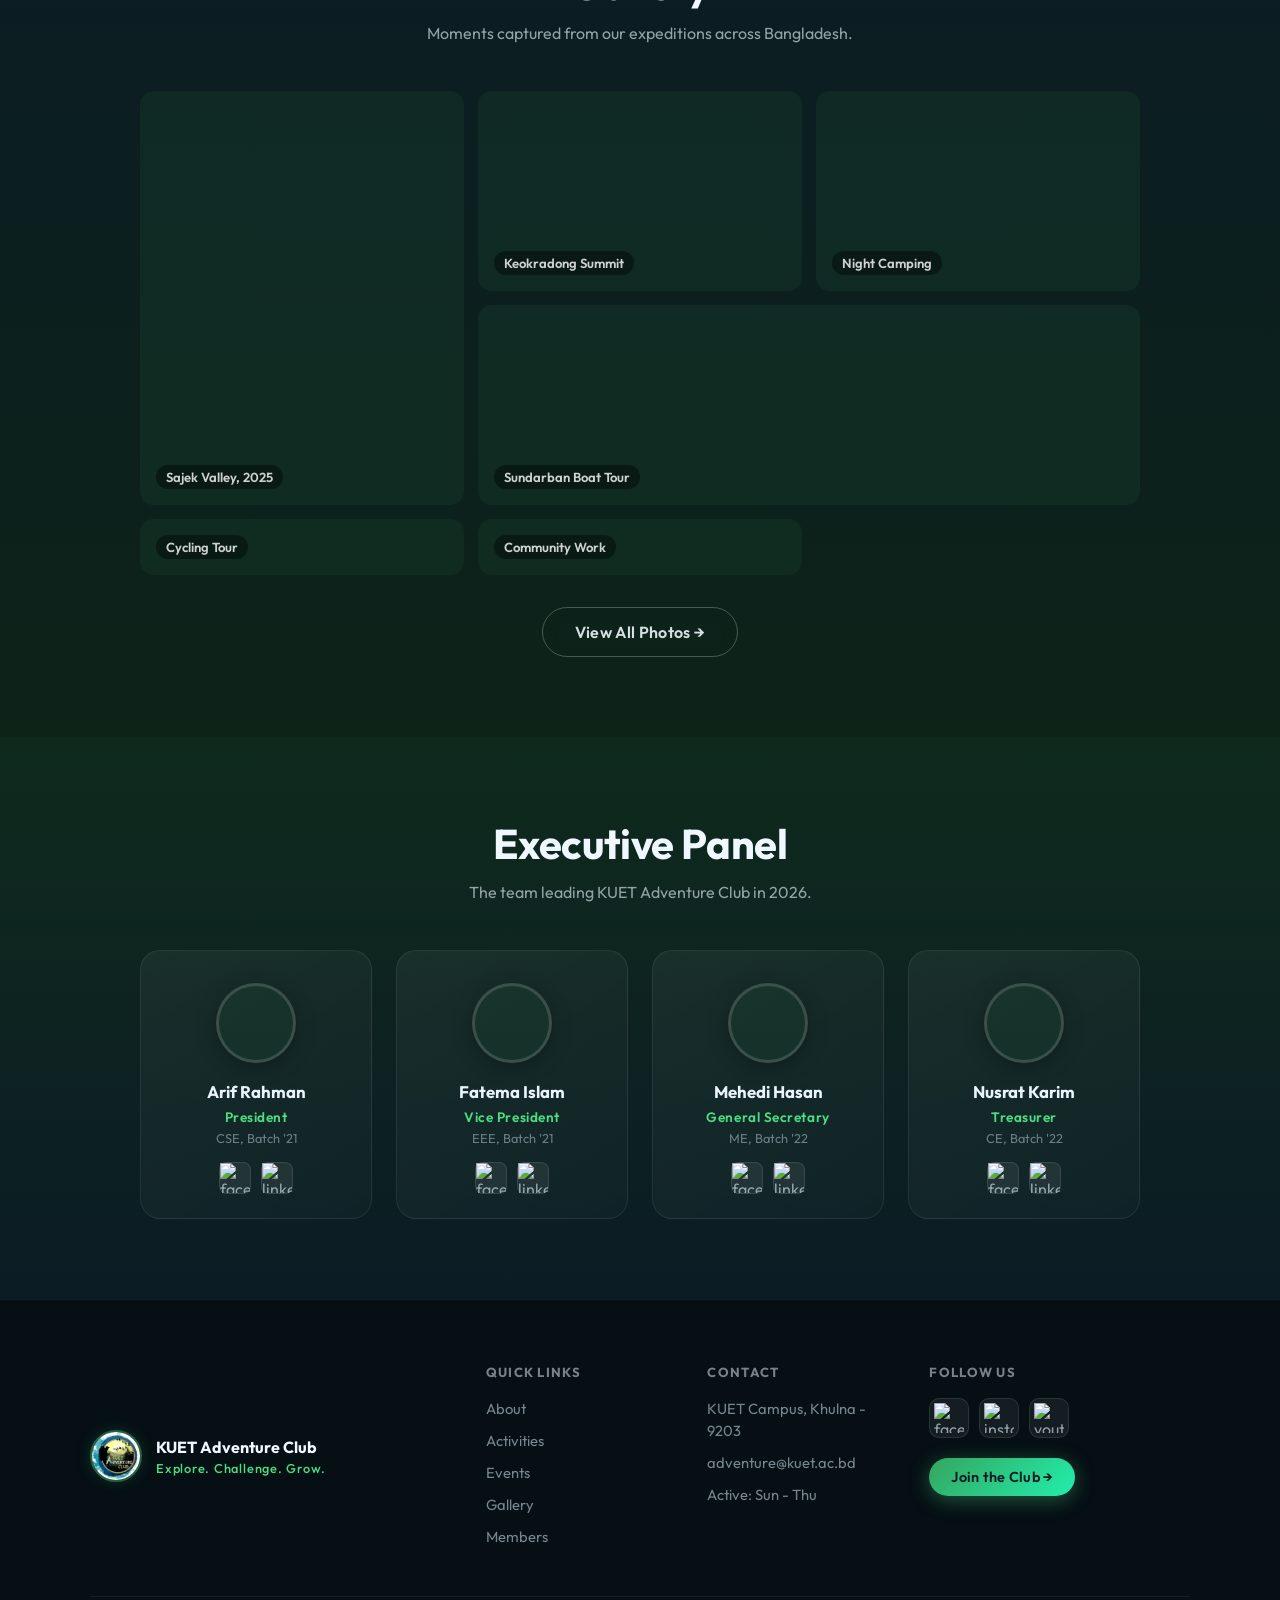
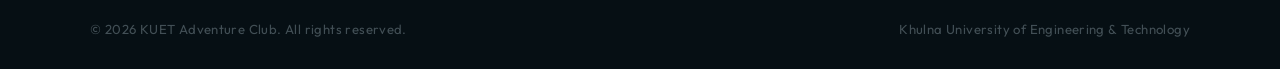
==== commit 5eefbec9: "Designed the login page, reg page and event page" ====
--- a/index.html
+++ b/index.html
@@ -43,7 +43,7 @@
 			<p class="subtitle">KUET Adventure Club unites students who love nature, teamwork, and challenge. From
 				trekking to social expeditions, we grow resilience, confidence, and lifelong friendships.</p>
 			<div class="hero-actions">
-				<a href="#activities" class="btn btn-primary" id="cta-join">Join the Club →</a>
+				<a href="login.html" class="btn btn-primary" id="cta-join">Join the Club →</a>
 				<a href="#about" class="btn btn-outline" id="cta-learn">Learn More</a>
 			</div>
 		</div>
@@ -152,13 +152,13 @@
 					</div>
 					<div class="event-body">
 						<div class="event-meta">
-							<span class="event-date">📅 Aug 15, 2026</span>
-							<span class="event-location">📍 Sajek Valley, CHT</span>
+							<span class="event-date">Aug 15, 2026</span>
+							<span class="event-location">Sajek Valley, CHT</span>
 						</div>
 						<h3>Sajek Hill Trek 2026</h3>
 						<p>A 3-day trek through the misty ridges of Sajek — one of Bangladesh's most breathtaking
 							highlands.</p>
-						<a href="#" class="event-link">View Details →</a>
+						<a href="event.html" class="event-link">View Details →</a>
 					</div>
 				</div>
 				<!-- Past -->
@@ -168,12 +168,12 @@
 					</div>
 					<div class="event-body">
 						<div class="event-meta">
-							<span class="event-date">📅 Jan 10, 2026</span>
-							<span class="event-location">📍 Bandarban</span>
+							<span class="event-date">Jan 10, 2026</span>
+							<span class="event-location">Bandarban</span>
 						</div>
 						<h3>Keokradong Winter Expedition</h3>
 						<p>Summiting Bangladesh's highest peak in the crisp winter air with 24 members of the club.</p>
-						<a href="#" class="event-link">View Details →</a>
+						<a href="event.html" class="event-link">View Details →</a>
 					</div>
 				</div>
 				<!-- Past -->
@@ -183,13 +183,13 @@
 					</div>
 					<div class="event-body">
 						<div class="event-meta">
-							<span class="event-date">📅 Oct 5, 2025</span>
-							<span class="event-location">📍 Sundarbans</span>
+							<span class="event-date">Oct 5, 2025</span>
+							<span class="event-location">Sundarbans</span>
 						</div>
 						<h3>Sundarbans Mangrove Tour</h3>
 						<p>Exploring the world's largest mangrove forest by boat — a rare encounter with nature's wild
 							side.</p>
-						<a href="#" class="event-link">View Details →</a>
+						<a href="event.html" class="event-link">View Details →</a>
 					</div>
 				</div>
 			</div>
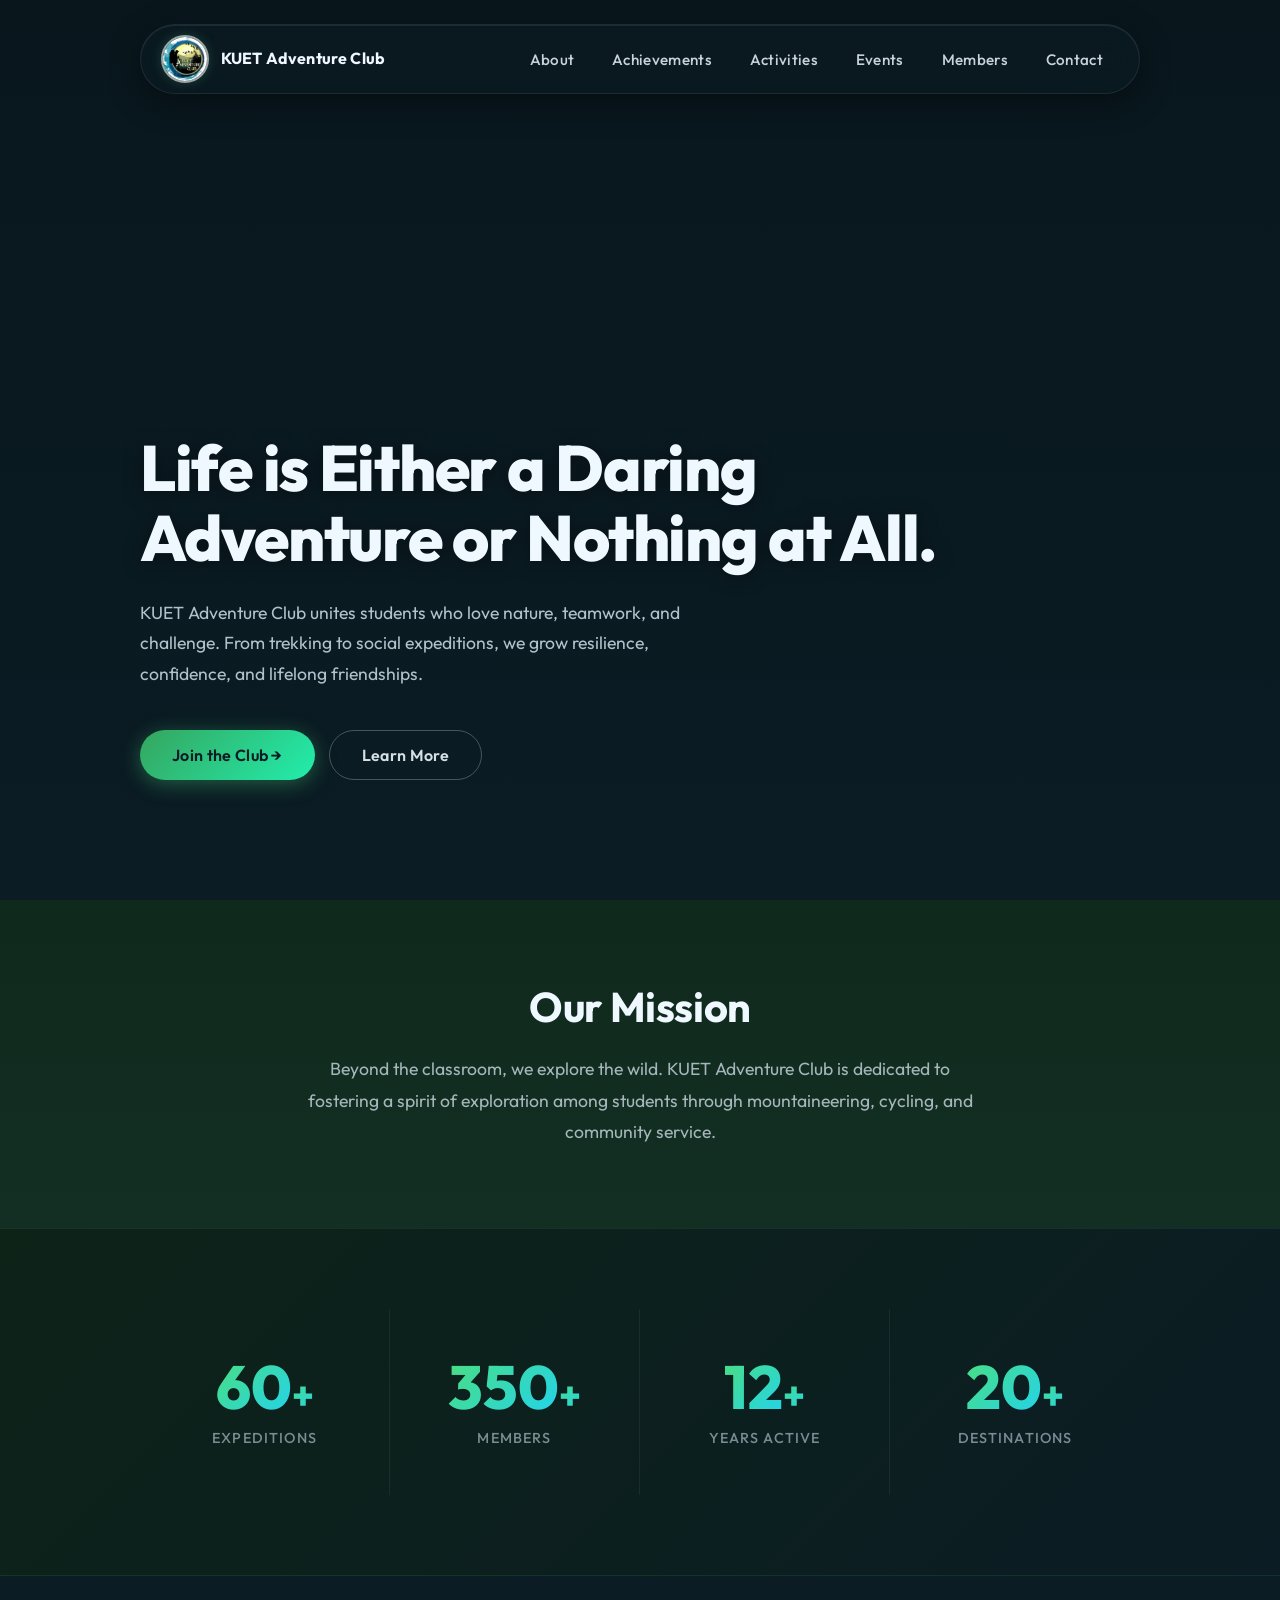
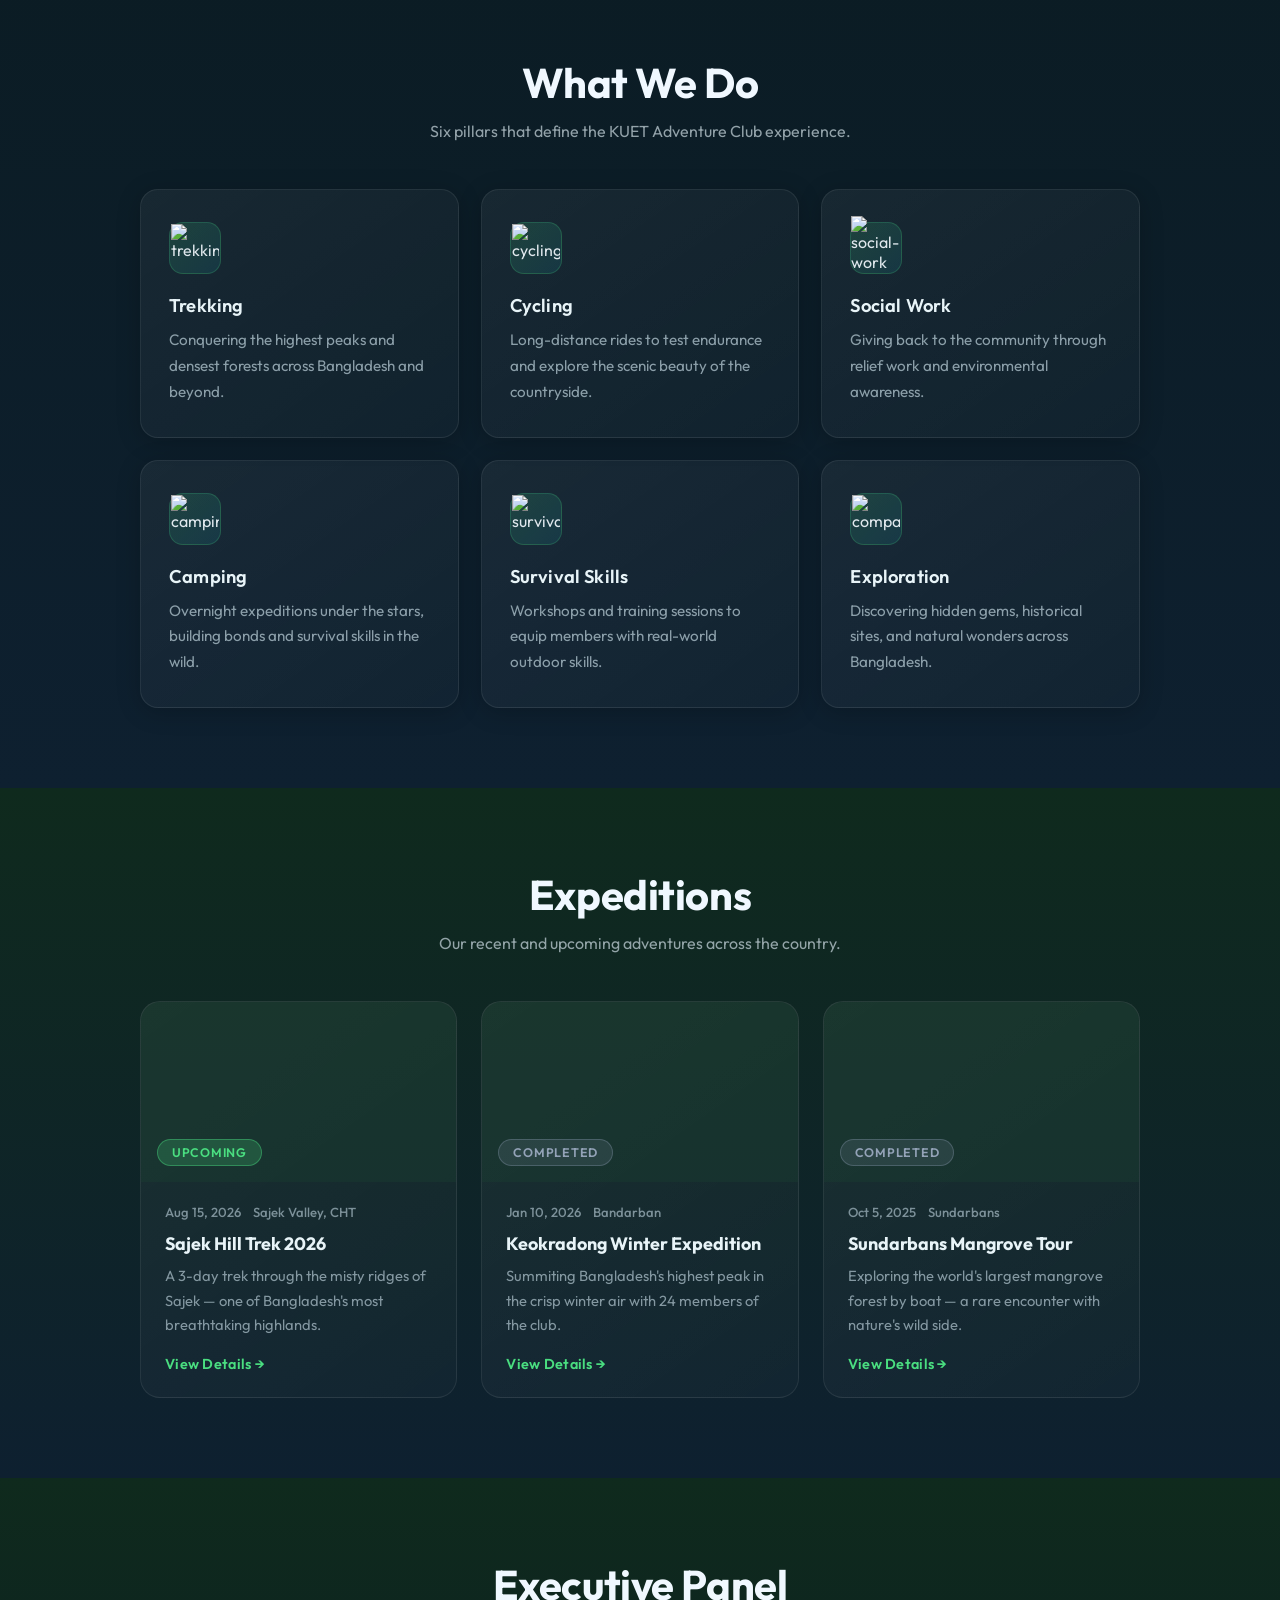
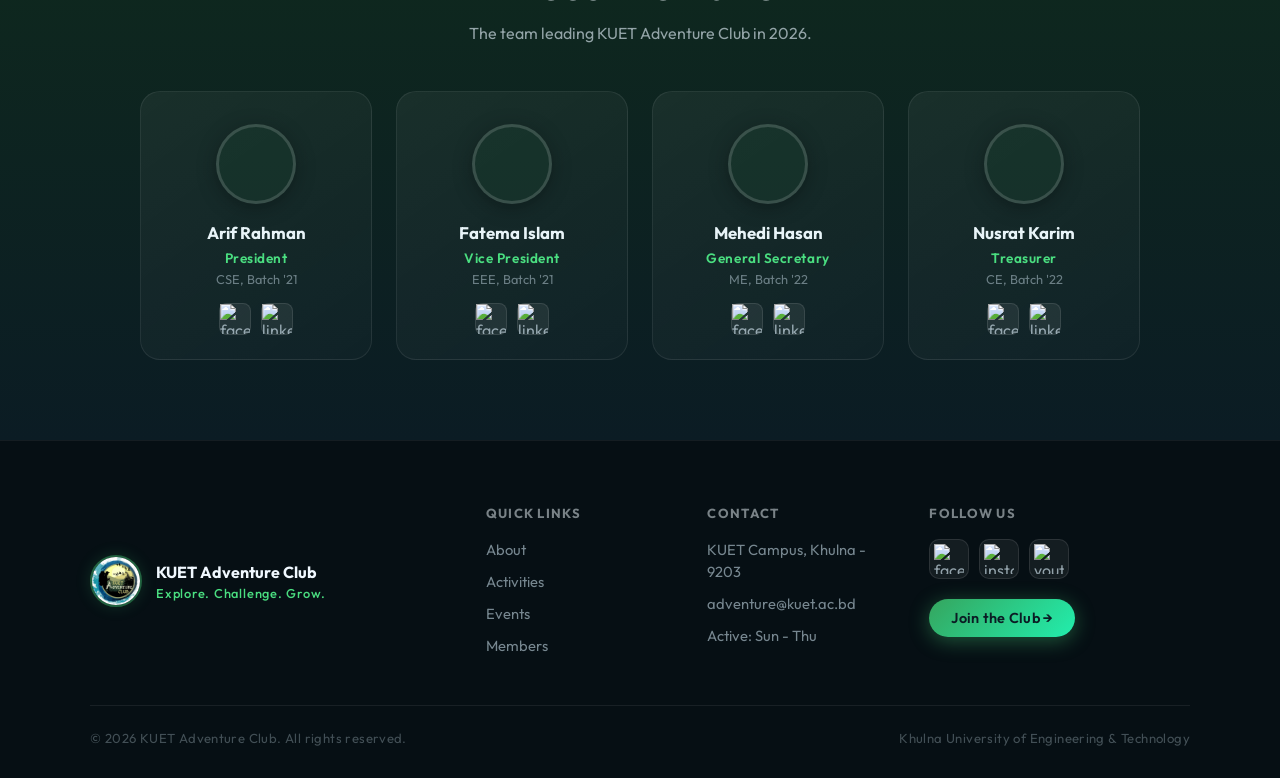
==== commit 1a0a76a7: "Made some changes" ====
--- a/index.html
+++ b/index.html
@@ -30,7 +30,6 @@
 					<a href="#stats">Achievements</a>
 					<a href="#activities">Activities</a>
 					<a href="#events">Events</a>
-					<a href="#gallery">Gallery</a>
 					<a href="#members">Members</a>
 					<a href="#contact">Contact</a>
 				</div>
@@ -196,49 +195,6 @@
 		</div>
 	</section>
 
-	<!--GALLERY -->
-	<section id="gallery" class="gallery-section">
-		<div class="container">
-			<h2 data-aos="fade-up">Gallery</h2>
-			<p class="section-sub" data-aos="fade-up" data-aos-delay="60">Moments captured from our expeditions across
-				Bangladesh.</p>
-			<div class="gallery-grid">
-				<div class="gallery-item gallery-item--tall" data-aos="fade-up" data-aos-delay="0">
-					<div class="gallery-placeholder gp-1">
-						<span>Sajek Valley, 2025</span>
-					</div>
-				</div>
-				<div class="gallery-item" data-aos="fade-up" data-aos-delay="80">
-					<div class="gallery-placeholder gp-2">
-						<span>Keokradong Summit</span>
-					</div>
-				</div>
-				<div class="gallery-item" data-aos="fade-up" data-aos-delay="160">
-					<div class="gallery-placeholder gp-3">
-						<span>Night Camping</span>
-					</div>
-				</div>
-				<div class="gallery-item gallery-item--wide" data-aos="fade-up" data-aos-delay="80">
-					<div class="gallery-placeholder gp-4">
-						<span>Sundarban Boat Tour</span>
-					</div>
-				</div>
-				<div class="gallery-item" data-aos="fade-up" data-aos-delay="160">
-					<div class="gallery-placeholder gp-5">
-						<span>Cycling Tour</span>
-					</div>
-				</div>
-				<div class="gallery-item" data-aos="fade-up" data-aos-delay="240">
-					<div class="gallery-placeholder gp-6">
-						<span>Community Work</span>
-					</div>
-				</div>
-			</div>
-			<div class="gallery-cta" data-aos="fade-up">
-				<a href="#" class="btn btn-outline">View All Photos →</a>
-			</div>
-		</div>
-	</section>
 
 	<!--MEMBERS-->
 	<section id="members" class="members-section">
@@ -348,7 +304,6 @@
 						<li><a href="#about">About</a></li>
 						<li><a href="#activities">Activities</a></li>
 						<li><a href="#events">Events</a></li>
-						<li><a href="#gallery">Gallery</a></li>
 						<li><a href="#members">Members</a></li>
 					</ul>
 				</div>
--- a/styles.css
+++ b/styles.css
@@ -543,95 +543,7 @@
   color: #6ee7b7;
 }
 
-.gallery-section {
-  background: linear-gradient(180deg, #0b1c24 0%, #0d2318 100%);
-}
-
-.gallery-section .container {
-  text-align: center;
-}
-
-.gallery-section h2 {
-  font-size: clamp(1.8rem, 3.5vw, 2.6rem);
-  font-weight: 700;
-  color: #f0f8ff;
-  margin-bottom: 12px;
-  letter-spacing: -0.01em;
-}
-
-.gallery-grid {
-  display: grid;
-  grid-template-columns: repeat(3, 1fr);
-  grid-template-rows: 200px 200px;
-  gap: 14px;
-  margin-top: 48px;
-  margin-bottom: 32px;
-}
-
-.gallery-item {
-  border-radius: 14px;
-  overflow: hidden;
-}
-
-.gallery-item--tall {
-  grid-row: span 2;
-}
-
-.gallery-item--wide {
-  grid-column: span 2;
-}
-
-.gallery-placeholder {
-  width: 100%;
-  height: 100%;
-  display: flex;
-  align-items: flex-end;
-  padding: 16px;
-  transition: transform 0.4s ease;
-  cursor: pointer;
-}
-
-.gallery-item:hover .gallery-placeholder {
-  transform: scale(1.04);
-}
-
-.gallery-placeholder span {
-  font-size: 0.82rem;
-  font-weight: 600;
-  color: rgba(255, 255, 255, 0.8);
-  background: rgba(0, 0, 0, 0.4);
-  padding: 4px 10px;
-  border-radius: 999px;
-  backdrop-filter: blur(4px);
-}
-
-.gp-1 {
-  background: #1b433250;
-}
-
-.gp-2 {
-  background: #1b433250;
-}
-
-.gp-3 {
-  background: #1b433250;
-}
-
-.gp-4 {
-  background: #1b433250;
-}
-
-.gp-5 {
-  background: #1b433250;
-}
-
-.gp-6 {
-  background: #1b433250;
-}
-
-.gallery-cta {
-  margin-top: 8px;
-}
+
 
 
 .members-section {
